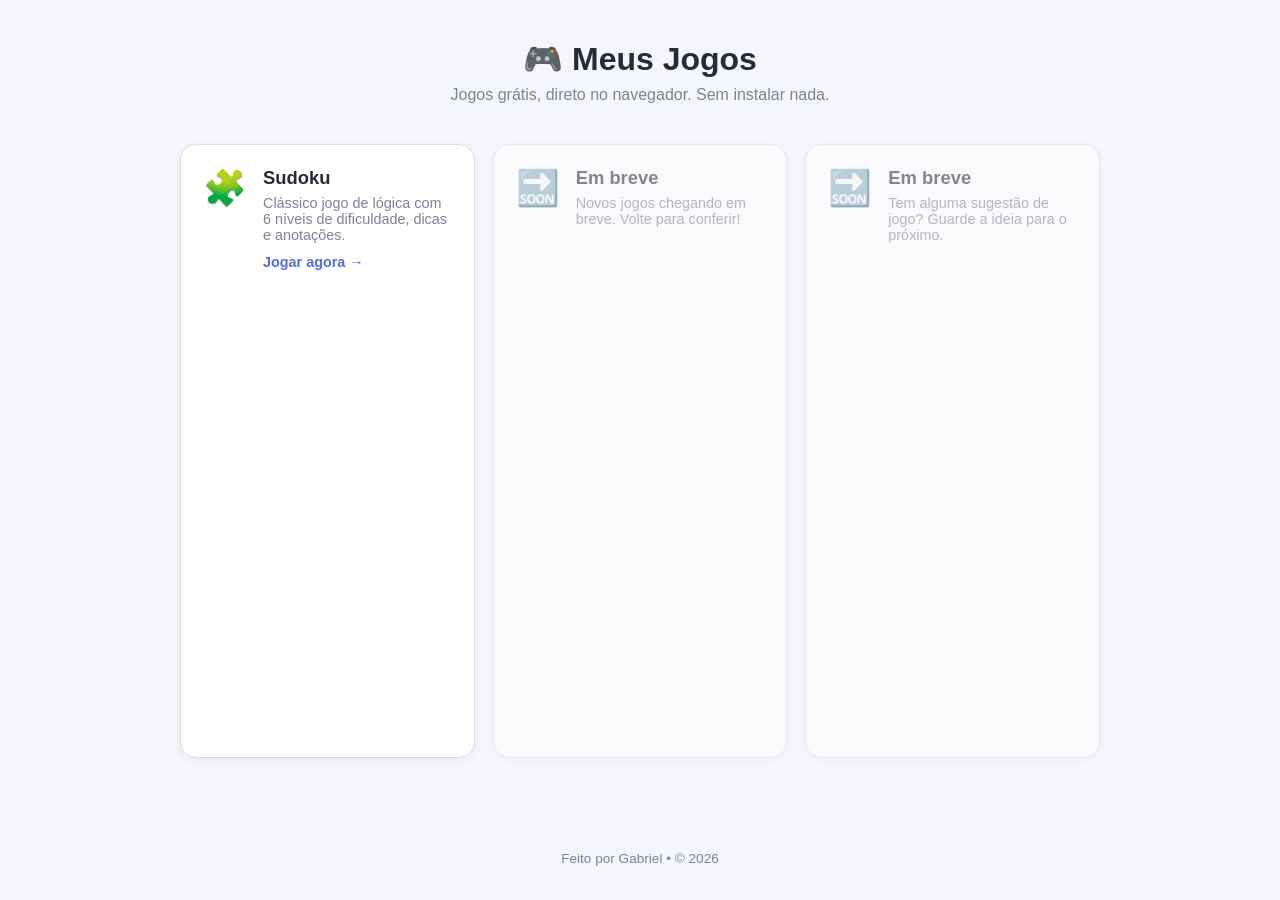
==== index.html @ 5eeb5d64 "Add files via upload" ====
<!DOCTYPE html>
<html lang="pt-BR">
<head>
<meta charset="UTF-8" />
<meta name="viewport" content="width=device-width, initial-scale=1.0" />
<title>Meus Jogos</title>
<meta name="description" content="Um site com vários jogos gratuitos para jogar direto no navegador." />
<link rel="icon" href="data:image/svg+xml,<svg xmlns=%22http://www.w3.org/2000/svg%22 viewBox=%220 0 100 100%22><text y=%22.9em%22 font-size=%2290%22>🎮</text></svg>" />
<link rel="stylesheet" href="assets/main.css" />
</head>
<body>
<header class="hub-header">
  <h1>🎮 Meus Jogos</h1>
  <p>Jogos grátis, direto no navegador. Sem instalar nada.</p>
</header>

<!-- Reserve de anúncio (topo) — ver README para ativar o Google AdSense -->
<div class="ad-slot ad-slot-top" aria-hidden="true"><!-- AD_SLOT_TOP --></div>

<main class="hub-grid">
  <a class="game-card" href="games/sudoku/index.html">
    <div class="game-card-icon">🧩</div>
    <div class="game-card-body">
      <h2>Sudoku</h2>
      <p>Clássico jogo de lógica com 6 níveis de dificuldade, dicas e anotações.</p>
      <span class="play-tag">Jogar agora →</span>
    </div>
  </a>

  <div class="game-card disabled">
    <div class="game-card-icon">🔜</div>
    <div class="game-card-body">
      <h2>Em breve</h2>
      <p>Novos jogos chegando em breve. Volte para conferir!</p>
    </div>
  </div>

  <div class="game-card disabled">
    <div class="game-card-icon">🔜</div>
    <div class="game-card-body">
      <h2>Em breve</h2>
      <p>Tem alguma sugestão de jogo? Guarde a ideia para o próximo.</p>
    </div>
  </div>
</main>

<!-- Reserve de anúncio (rodapé) -->
<div class="ad-slot ad-slot-bottom" aria-hidden="true"><!-- AD_SLOT_BOTTOM --></div>

<footer class="hub-footer">
  <p>Feito por Gabriel • &copy; <span id="year"></span></p>
</footer>

<script>
  document.getElementById("year").textContent = new Date().getFullYear();
</script>
</body>
</html>
---- assets/main.css ----
:root {
  --blue: #4f6fe0;
  --blue-dark: #3a56c4;
  --bg: #f4f6fb;
  --card: #ffffff;
  --text: #262b36;
  --text-soft: #7c8394;
  --line-soft: #d7dce6;
}

* { box-sizing: border-box; }

body {
  margin: 0;
  font-family: "Segoe UI", Roboto, "Helvetica Neue", Arial, sans-serif;
  background: var(--bg);
  color: var(--text);
  min-height: 100vh;
  display: flex;
  flex-direction: column;
}

.hub-header {
  text-align: center;
  padding: 40px 20px 20px;
}
.hub-header h1 { margin: 0 0 8px; font-size: 2rem; }
.hub-header p { margin: 0; color: var(--text-soft); }

.ad-slot { max-width: 728px; margin: 16px auto; }
.ad-slot:empty { display: none; }

.hub-grid {
  flex: 1;
  max-width: 960px;
  margin: 20px auto;
  padding: 0 20px 40px;
  display: grid;
  grid-template-columns: repeat(auto-fill, minmax(260px, 1fr));
  gap: 18px;
  width: 100%;
}

.game-card {
  background: var(--card);
  border-radius: 16px;
  padding: 22px;
  text-decoration: none;
  color: inherit;
  display: flex;
  gap: 16px;
  align-items: flex-start;
  box-shadow: 0 2px 10px rgba(30, 40, 70, 0.06);
  transition: transform 0.15s ease, box-shadow 0.15s ease;
  border: 1px solid var(--line-soft);
}

.game-card:not(.disabled):hover {
  transform: translateY(-3px);
  box-shadow: 0 10px 24px rgba(30, 40, 70, 0.12);
}

.game-card.disabled {
  opacity: 0.55;
  cursor: default;
}

.game-card-icon { font-size: 2.2rem; }
.game-card-body h2 { margin: 0 0 6px; font-size: 1.15rem; }
.game-card-body p { margin: 0 0 10px; color: var(--text-soft); font-size: 0.9rem; }

.play-tag {
  color: var(--blue);
  font-weight: 700;
  font-size: 0.9rem;
}

.hub-footer {
  text-align: center;
  padding: 20px;
  color: var(--text-soft);
  font-size: 0.85rem;
}
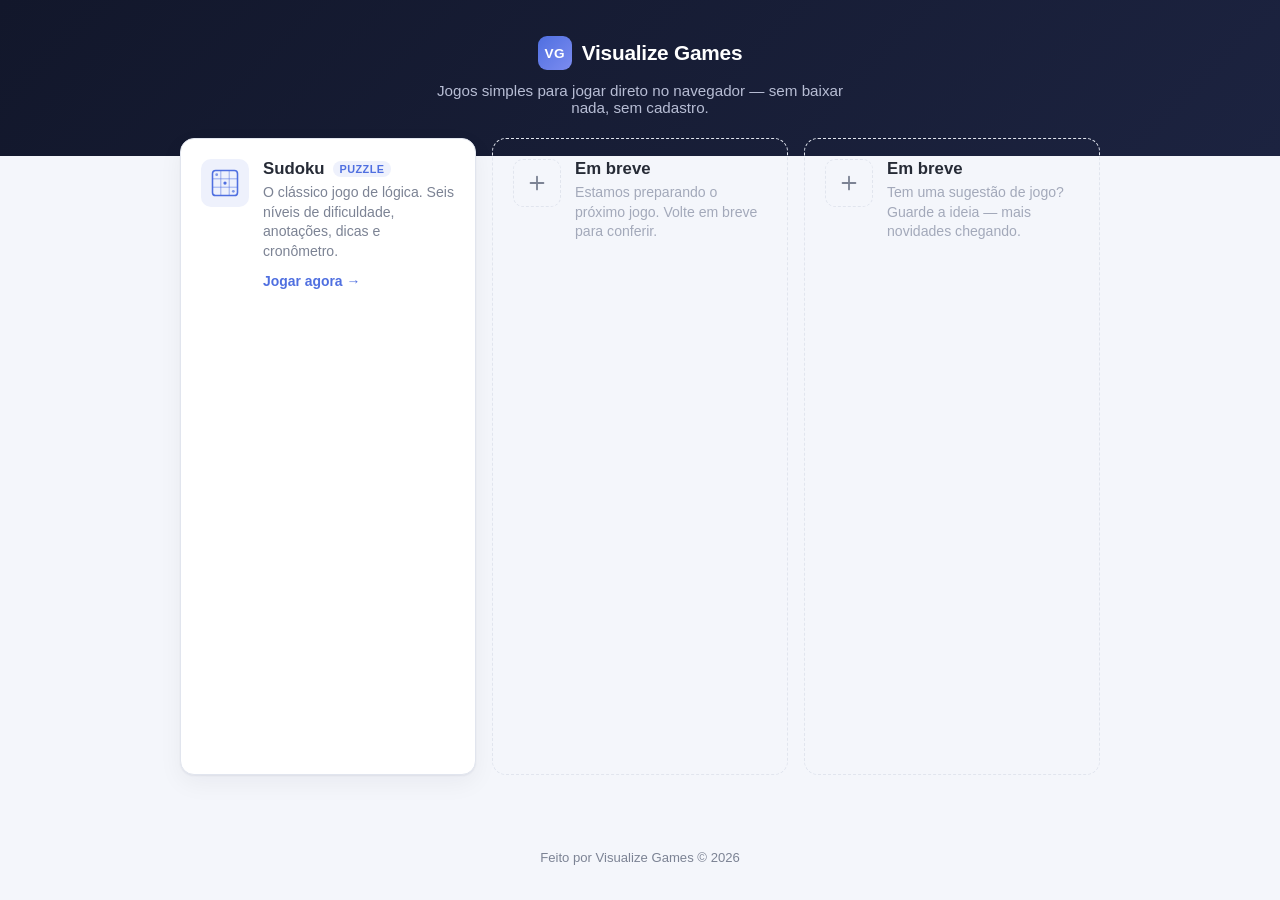
==== commit 4957e6ea: "Add files via upload" ====
--- a/index.html
+++ b/index.html
@@ -3,15 +3,18 @@
 <head>
 <meta charset="UTF-8" />
 <meta name="viewport" content="width=device-width, initial-scale=1.0" />
-<title>Meus Jogos</title>
-<meta name="description" content="Um site com vários jogos gratuitos para jogar direto no navegador." />
-<link rel="icon" href="data:image/svg+xml,<svg xmlns=%22http://www.w3.org/2000/svg%22 viewBox=%220 0 100 100%22><text y=%22.9em%22 font-size=%2290%22>🎮</text></svg>" />
+<title>Visualize Games</title>
+<meta name="description" content="Visualize Games — jogos gratuitos para jogar direto no navegador, sem instalar nada." />
+<link rel="icon" href="data:image/svg+xml,<svg xmlns=%22http://www.w3.org/2000/svg%22 viewBox=%220 0 32 32%22><rect width=%2232%22 height=%2232%22 rx=%228%22 fill=%22%234f6fe0%22/><text x=%2216%22 y=%2222%22 font-family=%22Arial%22 font-weight=%22700%22 font-size=%2214%22 fill=%22white%22 text-anchor=%22middle%22>VG</text></svg>" />
 <link rel="stylesheet" href="assets/main.css" />
 </head>
 <body>
 <header class="hub-header">
-  <h1>🎮 Meus Jogos</h1>
-  <p>Jogos grátis, direto no navegador. Sem instalar nada.</p>
+  <div class="brand">
+    <span class="brand-mark">VG</span>
+    <span class="brand-name">Visualize Games</span>
+  </div>
+  <p class="hub-tagline">Jogos simples para jogar direto no navegador — sem baixar nada, sem cadastro.</p>
 </header>
 
 <!-- Reserve de anúncio (topo) — ver README para ativar o Google AdSense -->
@@ -19,27 +22,50 @@
 
 <main class="hub-grid">
   <a class="game-card" href="games/sudoku/index.html">
-    <div class="game-card-icon">🧩</div>
+    <div class="game-thumb">
+      <svg viewBox="0 0 48 48" width="30" height="30" fill="none" xmlns="http://www.w3.org/2000/svg">
+        <rect x="4" y="4" width="40" height="40" rx="5" stroke="currentColor" stroke-width="2.5"/>
+        <path d="M17.3 4v40M30.7 4v40M4 17.3h40M4 30.7h40" stroke="currentColor" stroke-width="1.6" opacity="0.55"/>
+        <circle cx="24" cy="24" r="2.6" fill="currentColor"/>
+        <circle cx="10.7" cy="10.7" r="2.2" fill="currentColor" opacity="0.7"/>
+        <circle cx="37.3" cy="37.3" r="2.2" fill="currentColor" opacity="0.7"/>
+      </svg>
+    </div>
     <div class="game-card-body">
-      <h2>Sudoku</h2>
-      <p>Clássico jogo de lógica com 6 níveis de dificuldade, dicas e anotações.</p>
-      <span class="play-tag">Jogar agora →</span>
+      <div class="game-card-heading">
+        <h2>Sudoku</h2>
+        <span class="game-tag">Puzzle</span>
+      </div>
+      <p>O clássico jogo de lógica. Seis níveis de dificuldade, anotações, dicas e cronômetro.</p>
+      <span class="play-tag">Jogar agora <span aria-hidden="true">→</span></span>
     </div>
   </a>
 
-  <div class="game-card disabled">
-    <div class="game-card-icon">🔜</div>
+  <div class="game-card placeholder" aria-disabled="true">
+    <div class="game-thumb muted">
+      <svg viewBox="0 0 24 24" width="22" height="22" fill="none" xmlns="http://www.w3.org/2000/svg">
+        <path d="M12 5v14M5 12h14" stroke="currentColor" stroke-width="2" stroke-linecap="round"/>
+      </svg>
+    </div>
     <div class="game-card-body">
-      <h2>Em breve</h2>
-      <p>Novos jogos chegando em breve. Volte para conferir!</p>
+      <div class="game-card-heading">
+        <h2>Em breve</h2>
+      </div>
+      <p>Estamos preparando o próximo jogo. Volte em breve para conferir.</p>
     </div>
   </div>
 
-  <div class="game-card disabled">
-    <div class="game-card-icon">🔜</div>
+  <div class="game-card placeholder" aria-disabled="true">
+    <div class="game-thumb muted">
+      <svg viewBox="0 0 24 24" width="22" height="22" fill="none" xmlns="http://www.w3.org/2000/svg">
+        <path d="M12 5v14M5 12h14" stroke="currentColor" stroke-width="2" stroke-linecap="round"/>
+      </svg>
+    </div>
     <div class="game-card-body">
-      <h2>Em breve</h2>
-      <p>Tem alguma sugestão de jogo? Guarde a ideia para o próximo.</p>
+      <div class="game-card-heading">
+        <h2>Em breve</h2>
+      </div>
+      <p>Tem uma sugestão de jogo? Guarde a ideia — mais novidades chegando.</p>
     </div>
   </div>
 </main>
@@ -48,7 +74,7 @@
 <div class="ad-slot ad-slot-bottom" aria-hidden="true"><!-- AD_SLOT_BOTTOM --></div>
 
 <footer class="hub-footer">
-  <p>Feito por Gabriel • &copy; <span id="year"></span></p>
+  <p>Feito por Visualize Games &copy; <span id="year"></span></p>
 </footer>
 
 <script>
--- a/assets/main.css
+++ b/assets/main.css
@@ -1,11 +1,13 @@
 :root {
-  --blue: #4f6fe0;
-  --blue-dark: #3a56c4;
+  --navy: #12172b;
+  --navy-soft: #1c2340;
+  --accent: #4f6fe0;
+  --accent-2: #7c8cf0;
   --bg: #f4f6fb;
   --card: #ffffff;
   --text: #262b36;
   --text-soft: #7c8394;
-  --line-soft: #d7dce6;
+  --line-soft: #e1e5ee;
 }
 
 * { box-sizing: border-box; }
@@ -20,64 +22,159 @@
   flex-direction: column;
 }
 
+/* ---------- Header ---------- */
+
 .hub-header {
+  background: linear-gradient(135deg, var(--navy) 0%, var(--navy-soft) 100%);
+  color: #fff;
+  padding: 36px 20px 40px;
   text-align: center;
-  padding: 40px 20px 20px;
 }
-.hub-header h1 { margin: 0 0 8px; font-size: 2rem; }
-.hub-header p { margin: 0; color: var(--text-soft); }
+
+.brand {
+  display: inline-flex;
+  align-items: center;
+  gap: 10px;
+  margin-bottom: 12px;
+}
+
+.brand-mark {
+  width: 34px;
+  height: 34px;
+  border-radius: 9px;
+  background: linear-gradient(135deg, var(--accent) 0%, var(--accent-2) 100%);
+  display: flex;
+  align-items: center;
+  justify-content: center;
+  font-weight: 800;
+  font-size: 0.85rem;
+  letter-spacing: 0.02em;
+  color: #fff;
+}
+
+.brand-name {
+  font-size: 1.3rem;
+  font-weight: 700;
+  letter-spacing: -0.01em;
+}
+
+.hub-tagline {
+  margin: 0;
+  color: #b7bdd4;
+  font-size: 0.95rem;
+  max-width: 420px;
+  margin-inline: auto;
+}
+
+/* ---------- Ad slots ---------- */
 
 .ad-slot { max-width: 728px; margin: 16px auto; }
 .ad-slot:empty { display: none; }
 
+/* ---------- Game grid ---------- */
+
 .hub-grid {
   flex: 1;
   max-width: 960px;
-  margin: 20px auto;
+  margin: -18px auto 0;
   padding: 0 20px 40px;
   display: grid;
   grid-template-columns: repeat(auto-fill, minmax(260px, 1fr));
-  gap: 18px;
+  gap: 16px;
   width: 100%;
+  position: relative;
+  z-index: 1;
 }
 
 .game-card {
   background: var(--card);
-  border-radius: 16px;
-  padding: 22px;
+  border-radius: 14px;
+  padding: 20px;
   text-decoration: none;
   color: inherit;
   display: flex;
-  gap: 16px;
+  gap: 14px;
   align-items: flex-start;
-  box-shadow: 0 2px 10px rgba(30, 40, 70, 0.06);
-  transition: transform 0.15s ease, box-shadow 0.15s ease;
+  box-shadow: 0 1px 2px rgba(18, 23, 43, 0.06), 0 8px 24px rgba(18, 23, 43, 0.05);
+  transition: transform 0.15s ease, box-shadow 0.15s ease, border-color 0.15s ease;
   border: 1px solid var(--line-soft);
 }
 
-.game-card:not(.disabled):hover {
-  transform: translateY(-3px);
-  box-shadow: 0 10px 24px rgba(30, 40, 70, 0.12);
+.game-card:not(.placeholder):hover {
+  transform: translateY(-2px);
+  box-shadow: 0 4px 8px rgba(18, 23, 43, 0.06), 0 14px 30px rgba(18, 23, 43, 0.1);
+  border-color: #c9d2ee;
 }
 
-.game-card.disabled {
-  opacity: 0.55;
+.game-card.placeholder {
+  border-style: dashed;
+  box-shadow: none;
+  background: transparent;
   cursor: default;
 }
 
-.game-card-icon { font-size: 2.2rem; }
-.game-card-body h2 { margin: 0 0 6px; font-size: 1.15rem; }
-.game-card-body p { margin: 0 0 10px; color: var(--text-soft); font-size: 0.9rem; }
+.game-thumb {
+  width: 48px;
+  height: 48px;
+  border-radius: 10px;
+  background: #eef1fc;
+  color: var(--accent);
+  display: flex;
+  align-items: center;
+  justify-content: center;
+  flex-shrink: 0;
+}
+
+.game-thumb.muted {
+  background: transparent;
+  border: 1.5px dashed var(--line-soft);
+  color: var(--text-soft);
+}
+
+.game-card-heading {
+  display: flex;
+  align-items: center;
+  gap: 8px;
+  margin-bottom: 4px;
+}
+
+.game-card-body h2 {
+  margin: 0;
+  font-size: 1.05rem;
+  font-weight: 700;
+}
+
+.game-tag {
+  font-size: 0.68rem;
+  font-weight: 700;
+  text-transform: uppercase;
+  letter-spacing: 0.04em;
+  color: var(--accent);
+  background: #eef1fc;
+  padding: 2px 7px;
+  border-radius: 999px;
+}
+
+.game-card-body p {
+  margin: 0 0 10px;
+  color: var(--text-soft);
+  font-size: 0.88rem;
+  line-height: 1.4;
+}
+
+.placeholder .game-card-body p { color: #a3a9ba; }
 
 .play-tag {
-  color: var(--blue);
+  color: var(--accent);
   font-weight: 700;
-  font-size: 0.9rem;
+  font-size: 0.87rem;
 }
+
+/* ---------- Footer ---------- */
 
 .hub-footer {
   text-align: center;
-  padding: 20px;
+  padding: 22px 20px;
   color: var(--text-soft);
-  font-size: 0.85rem;
+  font-size: 0.82rem;
 }
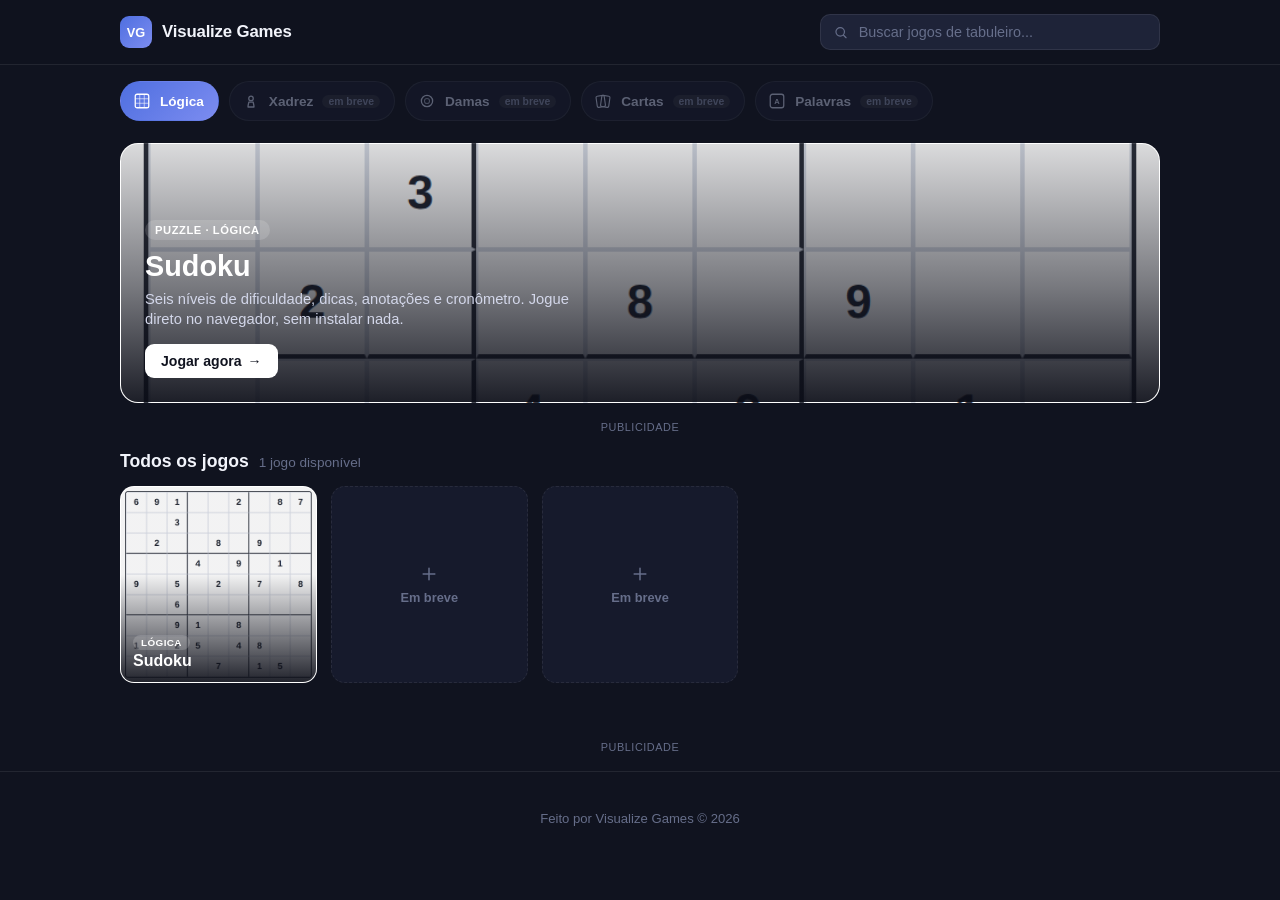
==== commit 9eade1a5: "Add files via upload" ====
--- a/index.html
+++ b/index.html
@@ -3,82 +3,150 @@
 <head>
 <meta charset="UTF-8" />
 <meta name="viewport" content="width=device-width, initial-scale=1.0" />
-<title>Visualize Games</title>
-<meta name="description" content="Visualize Games — jogos gratuitos para jogar direto no navegador, sem instalar nada." />
+<title>Visualize Games — Jogos de tabuleiro grátis</title>
+<meta name="description" content="Visualize Games — jogos de tabuleiro gratuitos para jogar direto no navegador, sem instalar nada." />
 <link rel="icon" href="data:image/svg+xml,<svg xmlns=%22http://www.w3.org/2000/svg%22 viewBox=%220 0 32 32%22><rect width=%2232%22 height=%2232%22 rx=%228%22 fill=%22%234f6fe0%22/><text x=%2216%22 y=%2222%22 font-family=%22Arial%22 font-weight=%22700%22 font-size=%2214%22 fill=%22white%22 text-anchor=%22middle%22>VG</text></svg>" />
 <link rel="stylesheet" href="assets/main.css" />
 </head>
 <body>
-<header class="hub-header">
-  <div class="brand">
-    <span class="brand-mark">VG</span>
-    <span class="brand-name">Visualize Games</span>
+
+<header class="site-header">
+  <div class="header-inner">
+    <a class="brand" href="index.html">
+      <span class="brand-mark">VG</span>
+      <span class="brand-name">Visualize Games</span>
+    </a>
+    <label class="search-wrap">
+      <svg viewBox="0 0 24 24" width="17" height="17" fill="none" xmlns="http://www.w3.org/2000/svg">
+        <circle cx="11" cy="11" r="6.5" stroke="currentColor" stroke-width="1.8"/>
+        <path d="m20 20-3.8-3.8" stroke="currentColor" stroke-width="1.8" stroke-linecap="round"/>
+      </svg>
+      <input id="search-input" type="search" placeholder="Buscar jogos de tabuleiro..." autocomplete="off" />
+    </label>
   </div>
-  <p class="hub-tagline">Jogos simples para jogar direto no navegador — sem baixar nada, sem cadastro.</p>
 </header>
 
-<!-- Reserve de anúncio (topo) — ver README para ativar o Google AdSense -->
-<div class="ad-slot ad-slot-top" aria-hidden="true"><!-- AD_SLOT_TOP --></div>
+<nav class="category-row" aria-label="Categorias">
+  <button class="chip active" data-category="logica" type="button">
+    <span class="chip-icon">
+      <svg viewBox="0 0 24 24" width="18" height="18" fill="none" xmlns="http://www.w3.org/2000/svg">
+        <rect x="3" y="3" width="18" height="18" rx="2.5" stroke="currentColor" stroke-width="1.7"/>
+        <path d="M9 3v18M15 3v18M3 9h18M3 15h18" stroke="currentColor" stroke-width="1.3" opacity="0.6"/>
+      </svg>
+    </span>
+    <span>Lógica</span>
+  </button>
 
-<main class="hub-grid">
-  <a class="game-card" href="games/sudoku/index.html">
-    <div class="game-thumb">
-      <svg viewBox="0 0 48 48" width="30" height="30" fill="none" xmlns="http://www.w3.org/2000/svg">
-        <rect x="4" y="4" width="40" height="40" rx="5" stroke="currentColor" stroke-width="2.5"/>
-        <path d="M17.3 4v40M30.7 4v40M4 17.3h40M4 30.7h40" stroke="currentColor" stroke-width="1.6" opacity="0.55"/>
-        <circle cx="24" cy="24" r="2.6" fill="currentColor"/>
-        <circle cx="10.7" cy="10.7" r="2.2" fill="currentColor" opacity="0.7"/>
-        <circle cx="37.3" cy="37.3" r="2.2" fill="currentColor" opacity="0.7"/>
+  <span class="chip disabled" title="Em breve">
+    <span class="chip-icon">
+      <svg viewBox="0 0 24 24" width="18" height="18" fill="none" xmlns="http://www.w3.org/2000/svg">
+        <circle cx="12" cy="8.5" r="3" stroke="currentColor" stroke-width="1.7"/>
+        <path d="M9 20h6M8 20c0-3 1-5 1-6.5h6c0 1.5 1 3.5 1 6.5" stroke="currentColor" stroke-width="1.7" stroke-linecap="round" stroke-linejoin="round"/>
       </svg>
-    </div>
-    <div class="game-card-body">
-      <div class="game-card-heading">
-        <h2>Sudoku</h2>
-        <span class="game-tag">Puzzle</span>
+    </span>
+    <span>Xadrez</span>
+    <em>em breve</em>
+  </span>
+
+  <span class="chip disabled" title="Em breve">
+    <span class="chip-icon">
+      <svg viewBox="0 0 24 24" width="18" height="18" fill="none" xmlns="http://www.w3.org/2000/svg">
+        <circle cx="12" cy="12" r="7.5" stroke="currentColor" stroke-width="1.7"/>
+        <circle cx="12" cy="12" r="3.4" stroke="currentColor" stroke-width="1.4" opacity="0.7"/>
+      </svg>
+    </span>
+    <span>Damas</span>
+    <em>em breve</em>
+  </span>
+
+  <span class="chip disabled" title="Em breve">
+    <span class="chip-icon">
+      <svg viewBox="0 0 24 24" width="18" height="18" fill="none" xmlns="http://www.w3.org/2000/svg">
+        <rect x="3.5" y="5" width="11" height="15" rx="1.8" transform="rotate(-8 9 12.5)" stroke="currentColor" stroke-width="1.5"/>
+        <rect x="9.5" y="5" width="11" height="15" rx="1.8" transform="rotate(8 15 12.5)" stroke="currentColor" stroke-width="1.5"/>
+      </svg>
+    </span>
+    <span>Cartas</span>
+    <em>em breve</em>
+  </span>
+
+  <span class="chip disabled" title="Em breve">
+    <span class="chip-icon">
+      <svg viewBox="0 0 24 24" width="18" height="18" fill="none" xmlns="http://www.w3.org/2000/svg">
+        <rect x="3" y="3" width="18" height="18" rx="3" stroke="currentColor" stroke-width="1.7"/>
+        <text x="12" y="16.5" font-family="Arial" font-weight="700" font-size="10" fill="currentColor" text-anchor="middle">A</text>
+      </svg>
+    </span>
+    <span>Palavras</span>
+    <em>em breve</em>
+  </span>
+</nav>
+
+<main>
+  <section class="hero">
+    <a class="hero-card" href="games/sudoku/index.html" style="background-image:url('assets/images/sudoku-board.png')">
+      <div class="hero-overlay">
+        <span class="hero-tag">Puzzle · Lógica</span>
+        <h1>Sudoku</h1>
+        <p>Seis níveis de dificuldade, dicas, anotações e cronômetro. Jogue direto no navegador, sem instalar nada.</p>
+        <span class="hero-cta">Jogar agora <span aria-hidden="true">→</span></span>
       </div>
-      <p>O clássico jogo de lógica. Seis níveis de dificuldade, anotações, dicas e cronômetro.</p>
-      <span class="play-tag">Jogar agora <span aria-hidden="true">→</span></span>
-    </div>
-  </a>
+    </a>
+  </section>
 
-  <div class="game-card placeholder" aria-disabled="true">
-    <div class="game-thumb muted">
-      <svg viewBox="0 0 24 24" width="22" height="22" fill="none" xmlns="http://www.w3.org/2000/svg">
-        <path d="M12 5v14M5 12h14" stroke="currentColor" stroke-width="2" stroke-linecap="round"/>
-      </svg>
-    </div>
-    <div class="game-card-body">
-      <div class="game-card-heading">
-        <h2>Em breve</h2>
-      </div>
-      <p>Estamos preparando o próximo jogo. Volte em breve para conferir.</p>
-    </div>
+  <div class="ad-slot ad-slot-top" aria-hidden="true">
+    <span class="ad-label">Publicidade</span>
+    <!-- AD_SLOT_TOP — ver README para ativar o Google AdSense -->
   </div>
 
-  <div class="game-card placeholder" aria-disabled="true">
-    <div class="game-thumb muted">
-      <svg viewBox="0 0 24 24" width="22" height="22" fill="none" xmlns="http://www.w3.org/2000/svg">
-        <path d="M12 5v14M5 12h14" stroke="currentColor" stroke-width="2" stroke-linecap="round"/>
-      </svg>
+  <section class="game-section">
+    <div class="section-heading">
+      <h2>Todos os jogos</h2>
+      <span class="section-count" id="game-count"></span>
     </div>
-    <div class="game-card-body">
-      <div class="game-card-heading">
-        <h2>Em breve</h2>
+
+    <div class="game-grid" id="game-grid">
+      <a class="game-card" data-name="sudoku" data-category="logica" href="games/sudoku/index.html" style="background-image:url('assets/images/sudoku-board.png')">
+        <div class="game-card-overlay">
+          <span class="game-tag">Lógica</span>
+          <h3>Sudoku</h3>
+        </div>
+      </a>
+
+      <div class="game-card placeholder">
+        <div class="placeholder-inner">
+          <svg viewBox="0 0 24 24" width="20" height="20" fill="none" xmlns="http://www.w3.org/2000/svg">
+            <path d="M12 5v14M5 12h14" stroke="currentColor" stroke-width="1.8" stroke-linecap="round"/>
+          </svg>
+          <span>Em breve</span>
+        </div>
       </div>
-      <p>Tem uma sugestão de jogo? Guarde a ideia — mais novidades chegando.</p>
+
+      <div class="game-card placeholder">
+        <div class="placeholder-inner">
+          <svg viewBox="0 0 24 24" width="20" height="20" fill="none" xmlns="http://www.w3.org/2000/svg">
+            <path d="M12 5v14M5 12h14" stroke="currentColor" stroke-width="1.8" stroke-linecap="round"/>
+          </svg>
+          <span>Em breve</span>
+        </div>
+      </div>
     </div>
-  </div>
+
+    <p class="empty-state" id="empty-state" hidden>
+      Nenhum jogo encontrado. Já temos <strong>Sudoku</strong> disponível — mais jogos de tabuleiro chegando em breve.
+    </p>
+  </section>
 </main>
 
-<!-- Reserve de anúncio (rodapé) -->
-<div class="ad-slot ad-slot-bottom" aria-hidden="true"><!-- AD_SLOT_BOTTOM --></div>
+<div class="ad-slot ad-slot-bottom" aria-hidden="true">
+  <span class="ad-label">Publicidade</span>
+  <!-- AD_SLOT_BOTTOM -->
+</div>
 
 <footer class="hub-footer">
   <p>Feito por Visualize Games &copy; <span id="year"></span></p>
 </footer>
 
-<script>
-  document.getElementById("year").textContent = new Date().getFullYear();
-</script>
+<script src="assets/main.js"></script>
 </body>
 </html>
--- a/assets/main.css
+++ b/assets/main.css
@@ -1,13 +1,13 @@
 :root {
-  --navy: #12172b;
-  --navy-soft: #1c2340;
+  --bg: #10131f;
+  --surface: #161a2c;
+  --surface-2: #1e2338;
+  --border: rgba(255, 255, 255, 0.08);
   --accent: #4f6fe0;
   --accent-2: #7c8cf0;
-  --bg: #f4f6fb;
-  --card: #ffffff;
-  --text: #262b36;
-  --text-soft: #7c8394;
-  --line-soft: #e1e5ee;
+  --text: #f2f4fb;
+  --text-soft: #9aa1ba;
+  --text-mute: #666e8a;
 }
 
 * { box-sizing: border-box; }
@@ -18,163 +18,325 @@
   background: var(--bg);
   color: var(--text);
   min-height: 100vh;
-  display: flex;
-  flex-direction: column;
-}
+}
+
+a { color: inherit; }
 
 /* ---------- Header ---------- */
 
-.hub-header {
-  background: linear-gradient(135deg, var(--navy) 0%, var(--navy-soft) 100%);
-  color: #fff;
-  padding: 36px 20px 40px;
-  text-align: center;
+.site-header {
+  position: sticky;
+  top: 0;
+  z-index: 20;
+  background: rgba(16, 19, 31, 0.92);
+  backdrop-filter: blur(10px);
+  border-bottom: 1px solid var(--border);
+}
+
+.header-inner {
+  max-width: 1080px;
+  margin: 0 auto;
+  padding: 14px 20px;
+  display: flex;
+  align-items: center;
+  justify-content: space-between;
+  gap: 20px;
 }
 
 .brand {
   display: inline-flex;
   align-items: center;
   gap: 10px;
-  margin-bottom: 12px;
+  text-decoration: none;
+  flex-shrink: 0;
 }
 
 .brand-mark {
-  width: 34px;
-  height: 34px;
+  width: 32px;
+  height: 32px;
   border-radius: 9px;
   background: linear-gradient(135deg, var(--accent) 0%, var(--accent-2) 100%);
   display: flex;
   align-items: center;
   justify-content: center;
   font-weight: 800;
-  font-size: 0.85rem;
-  letter-spacing: 0.02em;
+  font-size: 0.8rem;
   color: #fff;
 }
 
 .brand-name {
-  font-size: 1.3rem;
+  font-size: 1.05rem;
   font-weight: 700;
   letter-spacing: -0.01em;
 }
 
-.hub-tagline {
-  margin: 0;
-  color: #b7bdd4;
-  font-size: 0.95rem;
-  max-width: 420px;
-  margin-inline: auto;
+.search-wrap {
+  display: flex;
+  align-items: center;
+  gap: 8px;
+  background: var(--surface-2);
+  border: 1px solid var(--border);
+  border-radius: 10px;
+  padding: 8px 12px;
+  color: var(--text-mute);
+  width: 100%;
+  max-width: 340px;
+}
+.search-wrap:focus-within {
+  border-color: var(--accent);
+  color: var(--accent-2);
+}
+
+.search-wrap input {
+  border: none;
+  background: transparent;
+  outline: none;
+  color: var(--text);
+  font-size: 0.9rem;
+  width: 100%;
+  font-family: inherit;
+}
+.search-wrap input::placeholder { color: var(--text-mute); }
+
+/* ---------- Category chips ---------- */
+
+.category-row {
+  max-width: 1080px;
+  margin: 0 auto;
+  padding: 16px 20px 4px;
+  display: flex;
+  gap: 10px;
+  overflow-x: auto;
+  scrollbar-width: none;
+}
+.category-row::-webkit-scrollbar { display: none; }
+
+.chip {
+  display: inline-flex;
+  align-items: center;
+  gap: 7px;
+  padding: 8px 14px 8px 10px;
+  border-radius: 999px;
+  background: var(--surface);
+  border: 1px solid var(--border);
+  color: var(--text-soft);
+  font-size: 0.85rem;
+  font-weight: 600;
+  white-space: nowrap;
+  flex-shrink: 0;
+  cursor: pointer;
+  font-family: inherit;
+}
+
+.chip.active {
+  background: linear-gradient(135deg, var(--accent) 0%, var(--accent-2) 100%);
+  color: #fff;
+  border-color: transparent;
+}
+
+.chip.disabled {
+  cursor: default;
+  opacity: 0.55;
+}
+
+.chip .chip-icon {
+  width: 22px;
+  height: 22px;
+  display: flex;
+  align-items: center;
+  justify-content: center;
+}
+
+.chip em {
+  font-style: normal;
+  font-size: 0.65rem;
+  color: var(--text-mute);
+  background: rgba(255, 255, 255, 0.06);
+  padding: 1px 6px;
+  border-radius: 999px;
+  margin-left: 2px;
+}
+
+/* ---------- Hero ---------- */
+
+main {
+  max-width: 1080px;
+  margin: 0 auto;
+  padding: 0 20px;
+}
+
+.hero { margin: 18px 0; }
+
+.hero-card {
+  position: relative;
+  display: block;
+  border-radius: 18px;
+  overflow: hidden;
+  min-height: 260px;
+  background-size: cover;
+  background-position: center 18%;
+  background-color: var(--surface);
+  text-decoration: none;
+  border: 1px solid var(--border);
+}
+
+.hero-overlay {
+  position: absolute;
+  inset: 0;
+  background: linear-gradient(0deg, rgba(10, 12, 22, 0.92) 0%, rgba(10, 12, 22, 0.55) 45%, rgba(10, 12, 22, 0.15) 100%);
+  display: flex;
+  flex-direction: column;
+  justify-content: flex-end;
+  padding: 24px;
+  color: #fff;
+}
+
+.hero-tag {
+  align-self: flex-start;
+  font-size: 0.7rem;
+  font-weight: 700;
+  text-transform: uppercase;
+  letter-spacing: 0.05em;
+  background: rgba(255, 255, 255, 0.14);
+  padding: 4px 10px;
+  border-radius: 999px;
+  margin-bottom: 10px;
+}
+
+.hero-overlay h1 { margin: 0 0 6px; font-size: 1.8rem; }
+.hero-overlay p { margin: 0 0 14px; color: #d3d7ea; max-width: 460px; font-size: 0.92rem; line-height: 1.4; }
+
+.hero-cta {
+  display: inline-flex;
+  align-items: center;
+  gap: 6px;
+  background: #fff;
+  color: var(--bg);
+  font-weight: 700;
+  font-size: 0.88rem;
+  padding: 9px 16px;
+  border-radius: 9px;
+  width: fit-content;
 }
 
 /* ---------- Ad slots ---------- */
 
-.ad-slot { max-width: 728px; margin: 16px auto; }
-.ad-slot:empty { display: none; }
+.ad-slot {
+  max-width: 1080px;
+  margin: 18px auto;
+  text-align: center;
+}
+.ad-label {
+  display: block;
+  font-size: 0.68rem;
+  color: var(--text-mute);
+  text-transform: uppercase;
+  letter-spacing: 0.05em;
+  margin-bottom: 6px;
+}
 
 /* ---------- Game grid ---------- */
 
-.hub-grid {
-  flex: 1;
-  max-width: 960px;
-  margin: -18px auto 0;
-  padding: 0 20px 40px;
+.game-section { padding-bottom: 40px; }
+
+.section-heading {
+  display: flex;
+  align-items: baseline;
+  gap: 10px;
+  margin: 8px 0 14px;
+}
+.section-heading h2 { margin: 0; font-size: 1.1rem; }
+.section-count { color: var(--text-mute); font-size: 0.85rem; }
+
+.game-grid {
   display: grid;
-  grid-template-columns: repeat(auto-fill, minmax(260px, 1fr));
-  gap: 16px;
-  width: 100%;
+  grid-template-columns: repeat(auto-fill, minmax(170px, 1fr));
+  gap: 14px;
+}
+
+.game-card {
   position: relative;
-  z-index: 1;
-}
-
-.game-card {
-  background: var(--card);
+  aspect-ratio: 1 / 1;
   border-radius: 14px;
-  padding: 20px;
+  overflow: hidden;
+  background-size: cover;
+  background-position: center;
+  background-color: var(--surface);
   text-decoration: none;
-  color: inherit;
-  display: flex;
-  gap: 14px;
-  align-items: flex-start;
-  box-shadow: 0 1px 2px rgba(18, 23, 43, 0.06), 0 8px 24px rgba(18, 23, 43, 0.05);
-  transition: transform 0.15s ease, box-shadow 0.15s ease, border-color 0.15s ease;
-  border: 1px solid var(--line-soft);
-}
-
+  border: 1px solid var(--border);
+  transition: transform 0.15s ease, border-color 0.15s ease;
+}
 .game-card:not(.placeholder):hover {
-  transform: translateY(-2px);
-  box-shadow: 0 4px 8px rgba(18, 23, 43, 0.06), 0 14px 30px rgba(18, 23, 43, 0.1);
-  border-color: #c9d2ee;
-}
-
-.game-card.placeholder {
-  border-style: dashed;
-  box-shadow: none;
-  background: transparent;
-  cursor: default;
-}
-
-.game-thumb {
-  width: 48px;
-  height: 48px;
-  border-radius: 10px;
-  background: #eef1fc;
-  color: var(--accent);
-  display: flex;
-  align-items: center;
-  justify-content: center;
-  flex-shrink: 0;
-}
-
-.game-thumb.muted {
-  background: transparent;
-  border: 1.5px dashed var(--line-soft);
-  color: var(--text-soft);
-}
-
-.game-card-heading {
-  display: flex;
-  align-items: center;
-  gap: 8px;
-  margin-bottom: 4px;
-}
-
-.game-card-body h2 {
-  margin: 0;
-  font-size: 1.05rem;
-  font-weight: 700;
-}
+  transform: translateY(-3px);
+  border-color: #3a4270;
+}
+
+.game-card-overlay {
+  position: absolute;
+  inset: 0;
+  background: linear-gradient(0deg, rgba(10, 12, 22, 0.9) 0%, rgba(10, 12, 22, 0.05) 55%);
+  display: flex;
+  flex-direction: column;
+  justify-content: flex-end;
+  padding: 12px;
+  color: #fff;
+}
+.game-card-overlay h3 { margin: 2px 0 0; font-size: 1rem; }
 
 .game-tag {
-  font-size: 0.68rem;
+  align-self: flex-start;
+  font-size: 0.62rem;
   font-weight: 700;
   text-transform: uppercase;
   letter-spacing: 0.04em;
-  color: var(--accent);
-  background: #eef1fc;
-  padding: 2px 7px;
+  background: rgba(255, 255, 255, 0.16);
+  padding: 2px 8px;
   border-radius: 999px;
 }
 
-.game-card-body p {
-  margin: 0 0 10px;
+.game-card.placeholder {
+  border-style: dashed;
+  border-color: var(--border);
+  display: flex;
+  align-items: center;
+  justify-content: center;
+  cursor: default;
+}
+
+.placeholder-inner {
+  display: flex;
+  flex-direction: column;
+  align-items: center;
+  gap: 6px;
+  color: var(--text-mute);
+  font-size: 0.8rem;
+  font-weight: 600;
+}
+
+.empty-state {
+  text-align: center;
   color: var(--text-soft);
-  font-size: 0.88rem;
-  line-height: 1.4;
-}
-
-.placeholder .game-card-body p { color: #a3a9ba; }
-
-.play-tag {
-  color: var(--accent);
-  font-weight: 700;
-  font-size: 0.87rem;
-}
+  background: var(--surface);
+  border: 1px solid var(--border);
+  border-radius: 12px;
+  padding: 24px;
+  font-size: 0.9rem;
+}
+.empty-state strong { color: var(--text); }
 
 /* ---------- Footer ---------- */
 
 .hub-footer {
   text-align: center;
-  padding: 22px 20px;
-  color: var(--text-soft);
+  padding: 26px 20px 34px;
+  color: var(--text-mute);
   font-size: 0.82rem;
-}
+  border-top: 1px solid var(--border);
+  margin-top: 10px;
+}
+
+@media (max-width: 560px) {
+  .header-inner { flex-wrap: wrap; }
+  .brand-name { display: none; }
+  .hero-overlay h1 { font-size: 1.5rem; }
+}
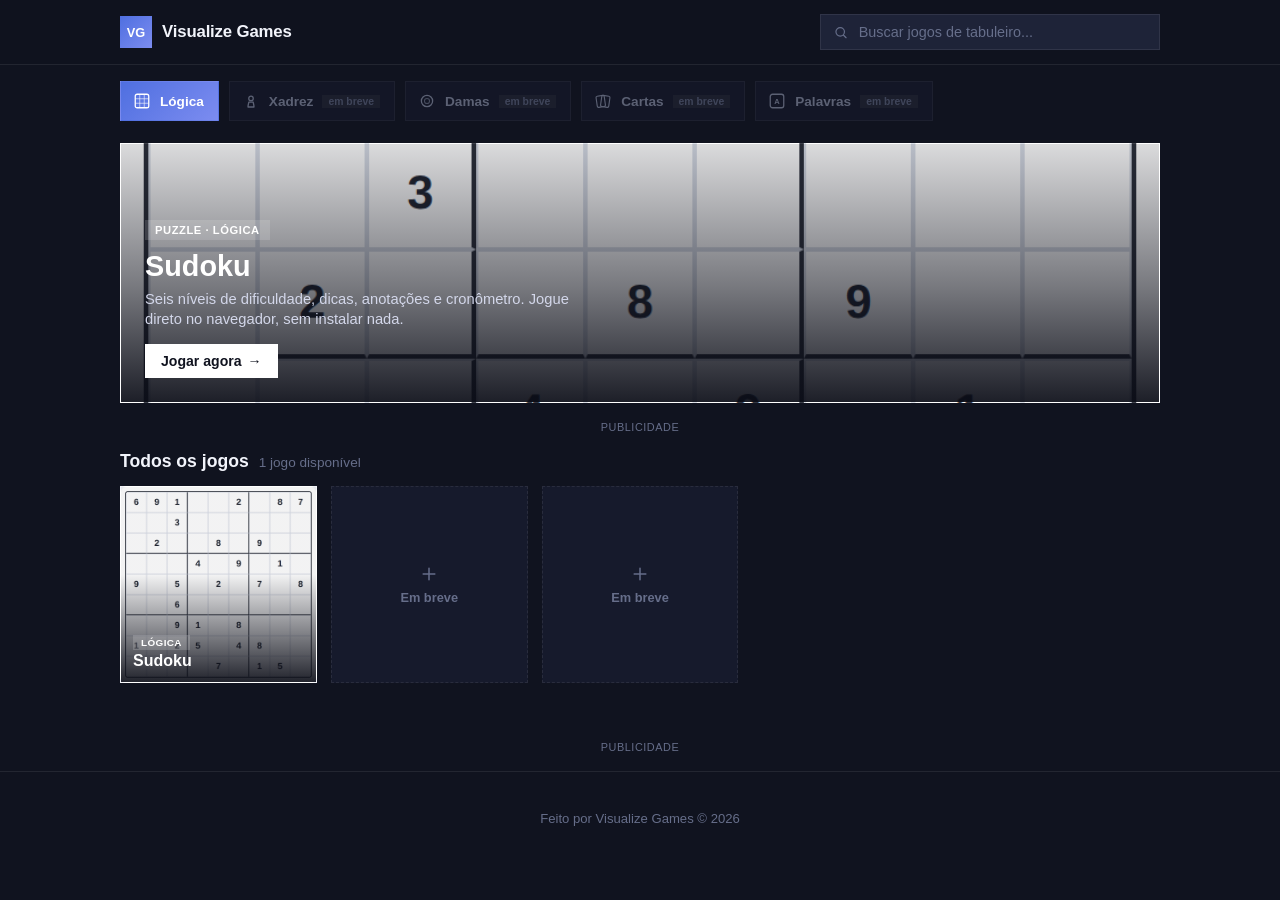
==== commit 0fd9005f: "Add files via upload" ====
--- a/index.html
+++ b/index.html
@@ -5,7 +5,7 @@
 <meta name="viewport" content="width=device-width, initial-scale=1.0" />
 <title>Visualize Games — Jogos de tabuleiro grátis</title>
 <meta name="description" content="Visualize Games — jogos de tabuleiro gratuitos para jogar direto no navegador, sem instalar nada." />
-<link rel="icon" href="data:image/svg+xml,<svg xmlns=%22http://www.w3.org/2000/svg%22 viewBox=%220 0 32 32%22><rect width=%2232%22 height=%2232%22 rx=%228%22 fill=%22%234f6fe0%22/><text x=%2216%22 y=%2222%22 font-family=%22Arial%22 font-weight=%22700%22 font-size=%2214%22 fill=%22white%22 text-anchor=%22middle%22>VG</text></svg>" />
+<link rel="icon" href="data:image/svg+xml,<svg xmlns=%22http://www.w3.org/2000/svg%22 viewBox=%220 0 32 32%22><rect width=%2232%22 height=%2232%22 fill=%22%234f6fe0%22/><text x=%2216%22 y=%2222%22 font-family=%22Arial%22 font-weight=%22700%22 font-size=%2214%22 fill=%22white%22 text-anchor=%22middle%22>VG</text></svg>" />
 <link rel="stylesheet" href="assets/main.css" />
 </head>
 <body>
--- a/assets/main.css
+++ b/assets/main.css
@@ -54,7 +54,7 @@
 .brand-mark {
   width: 32px;
   height: 32px;
-  border-radius: 9px;
+  border-radius: 0;
   background: linear-gradient(135deg, var(--accent) 0%, var(--accent-2) 100%);
   display: flex;
   align-items: center;
@@ -76,7 +76,7 @@
   gap: 8px;
   background: var(--surface-2);
   border: 1px solid var(--border);
-  border-radius: 10px;
+  border-radius: 0;
   padding: 8px 12px;
   color: var(--text-mute);
   width: 100%;
@@ -116,7 +116,7 @@
   align-items: center;
   gap: 7px;
   padding: 8px 14px 8px 10px;
-  border-radius: 999px;
+  border-radius: 0;
   background: var(--surface);
   border: 1px solid var(--border);
   color: var(--text-soft);
@@ -153,7 +153,7 @@
   color: var(--text-mute);
   background: rgba(255, 255, 255, 0.06);
   padding: 1px 6px;
-  border-radius: 999px;
+  border-radius: 0;
   margin-left: 2px;
 }
 
@@ -170,7 +170,7 @@
 .hero-card {
   position: relative;
   display: block;
-  border-radius: 18px;
+  border-radius: 0;
   overflow: hidden;
   min-height: 260px;
   background-size: cover;
@@ -199,7 +199,7 @@
   letter-spacing: 0.05em;
   background: rgba(255, 255, 255, 0.14);
   padding: 4px 10px;
-  border-radius: 999px;
+  border-radius: 0;
   margin-bottom: 10px;
 }
 
@@ -215,7 +215,7 @@
   font-weight: 700;
   font-size: 0.88rem;
   padding: 9px 16px;
-  border-radius: 9px;
+  border-radius: 0;
   width: fit-content;
 }
 
@@ -257,18 +257,17 @@
 .game-card {
   position: relative;
   aspect-ratio: 1 / 1;
-  border-radius: 14px;
+  border-radius: 0;
   overflow: hidden;
   background-size: cover;
   background-position: center;
   background-color: var(--surface);
   text-decoration: none;
   border: 1px solid var(--border);
-  transition: transform 0.15s ease, border-color 0.15s ease;
+  transition: border-color 0.15s ease;
 }
 .game-card:not(.placeholder):hover {
-  transform: translateY(-3px);
-  border-color: #3a4270;
+  border-color: var(--accent);
 }
 
 .game-card-overlay {
@@ -291,7 +290,7 @@
   letter-spacing: 0.04em;
   background: rgba(255, 255, 255, 0.16);
   padding: 2px 8px;
-  border-radius: 999px;
+  border-radius: 0;
 }
 
 .game-card.placeholder {
@@ -318,7 +317,7 @@
   color: var(--text-soft);
   background: var(--surface);
   border: 1px solid var(--border);
-  border-radius: 12px;
+  border-radius: 0;
   padding: 24px;
   font-size: 0.9rem;
 }
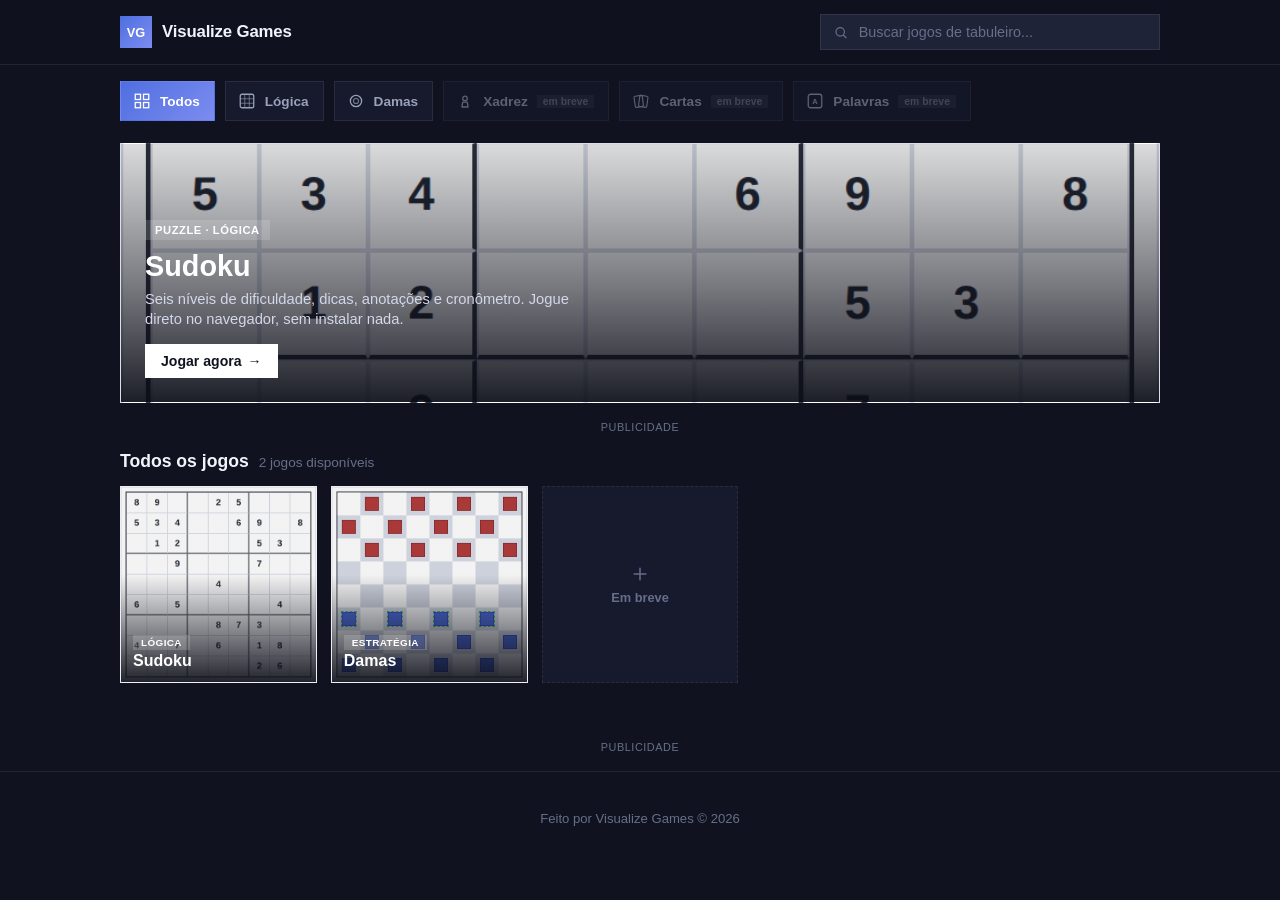
==== commit 6fdc7f4b: "Add files via upload" ====
--- a/index.html
+++ b/index.html
@@ -27,7 +27,19 @@
 </header>
 
 <nav class="category-row" aria-label="Categorias">
-  <button class="chip active" data-category="logica" type="button">
+  <button class="chip active" data-category="all" type="button">
+    <span class="chip-icon">
+      <svg viewBox="0 0 24 24" width="18" height="18" fill="none" xmlns="http://www.w3.org/2000/svg">
+        <rect x="3" y="3" width="7" height="7" stroke="currentColor" stroke-width="1.7"/>
+        <rect x="14" y="3" width="7" height="7" stroke="currentColor" stroke-width="1.7"/>
+        <rect x="3" y="14" width="7" height="7" stroke="currentColor" stroke-width="1.7"/>
+        <rect x="14" y="14" width="7" height="7" stroke="currentColor" stroke-width="1.7"/>
+      </svg>
+    </span>
+    <span>Todos</span>
+  </button>
+
+  <button class="chip" data-category="logica" type="button">
     <span class="chip-icon">
       <svg viewBox="0 0 24 24" width="18" height="18" fill="none" xmlns="http://www.w3.org/2000/svg">
         <rect x="3" y="3" width="18" height="18" rx="2.5" stroke="currentColor" stroke-width="1.7"/>
@@ -35,6 +47,16 @@
       </svg>
     </span>
     <span>Lógica</span>
+  </button>
+
+  <button class="chip" data-category="damas" type="button">
+    <span class="chip-icon">
+      <svg viewBox="0 0 24 24" width="18" height="18" fill="none" xmlns="http://www.w3.org/2000/svg">
+        <circle cx="12" cy="12" r="7.5" stroke="currentColor" stroke-width="1.7"/>
+        <circle cx="12" cy="12" r="3.4" stroke="currentColor" stroke-width="1.4" opacity="0.7"/>
+      </svg>
+    </span>
+    <span>Damas</span>
   </button>
 
   <span class="chip disabled" title="Em breve">
@@ -45,17 +67,6 @@
       </svg>
     </span>
     <span>Xadrez</span>
-    <em>em breve</em>
-  </span>
-
-  <span class="chip disabled" title="Em breve">
-    <span class="chip-icon">
-      <svg viewBox="0 0 24 24" width="18" height="18" fill="none" xmlns="http://www.w3.org/2000/svg">
-        <circle cx="12" cy="12" r="7.5" stroke="currentColor" stroke-width="1.7"/>
-        <circle cx="12" cy="12" r="3.4" stroke="currentColor" stroke-width="1.4" opacity="0.7"/>
-      </svg>
-    </span>
-    <span>Damas</span>
     <em>em breve</em>
   </span>
 
@@ -113,14 +124,12 @@
         </div>
       </a>
 
-      <div class="game-card placeholder">
-        <div class="placeholder-inner">
-          <svg viewBox="0 0 24 24" width="20" height="20" fill="none" xmlns="http://www.w3.org/2000/svg">
-            <path d="M12 5v14M5 12h14" stroke="currentColor" stroke-width="1.8" stroke-linecap="round"/>
-          </svg>
-          <span>Em breve</span>
+      <a class="game-card" data-name="damas" data-category="damas" href="games/damas/index.html" style="background-image:url('assets/images/damas-board.png')">
+        <div class="game-card-overlay">
+          <span class="game-tag">Estratégia</span>
+          <h3>Damas</h3>
         </div>
-      </div>
+      </a>
 
       <div class="game-card placeholder">
         <div class="placeholder-inner">
@@ -133,7 +142,7 @@
     </div>
 
     <p class="empty-state" id="empty-state" hidden>
-      Nenhum jogo encontrado. Já temos <strong>Sudoku</strong> disponível — mais jogos de tabuleiro chegando em breve.
+      Nenhum jogo encontrado. Já temos <strong>Sudoku</strong> e <strong>Damas</strong> disponíveis — mais jogos de tabuleiro chegando em breve.
     </p>
   </section>
 </main>
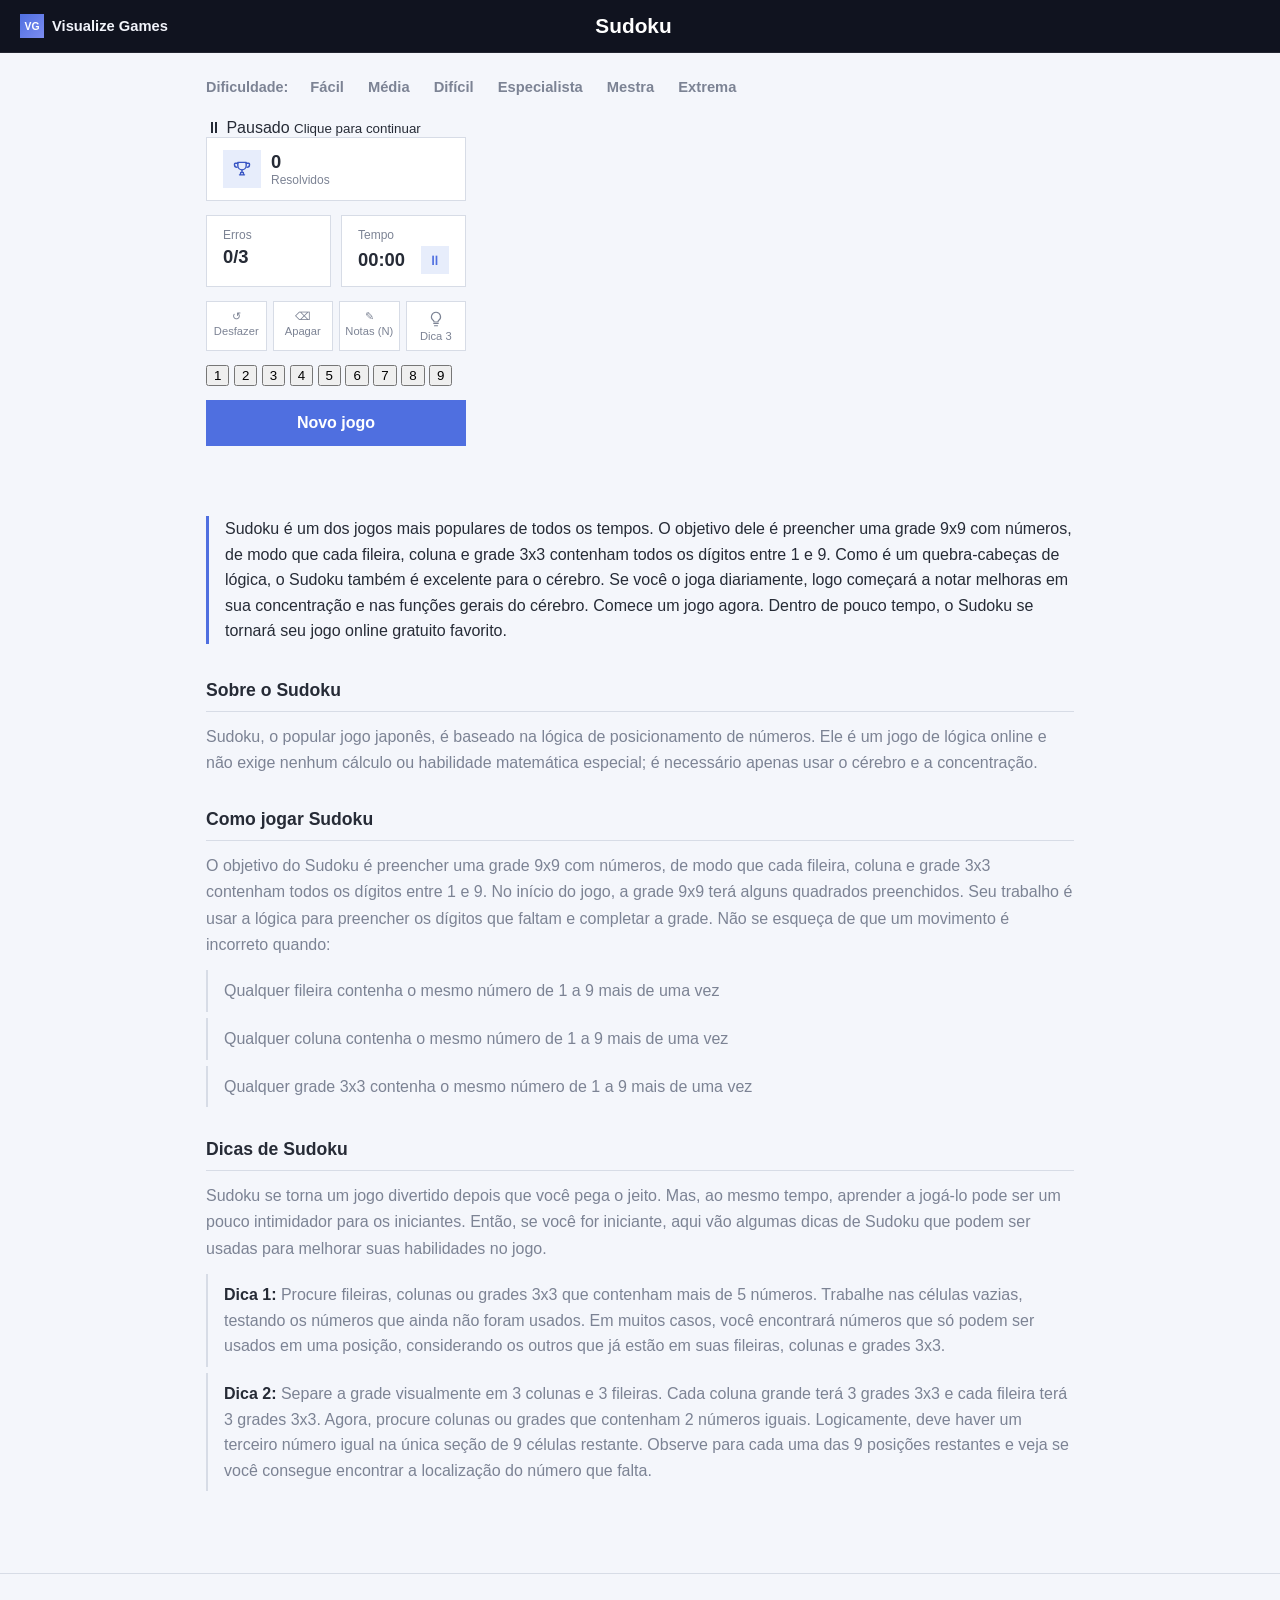
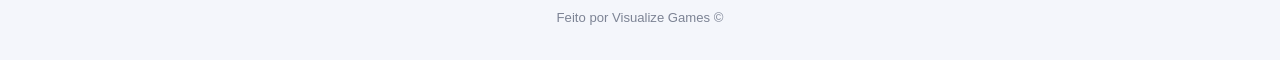
==== commit 736d65b6: "Add files via upload" ====
--- a/index.html
+++ b/index.html
@@ -3,159 +3,162 @@
 <head>
 <meta charset="UTF-8" />
 <meta name="viewport" content="width=device-width, initial-scale=1.0" />
-<title>Visualize Games — Jogos de tabuleiro grátis</title>
-<meta name="description" content="Visualize Games — jogos de tabuleiro gratuitos para jogar direto no navegador, sem instalar nada." />
+<title>Sudoku | Visualize Games</title>
+<meta name="description" content="Jogue Sudoku grátis online — seis níveis de dificuldade, dicas, anotações e cronômetro." />
 <link rel="icon" href="data:image/svg+xml,<svg xmlns=%22http://www.w3.org/2000/svg%22 viewBox=%220 0 32 32%22><rect width=%2232%22 height=%2232%22 fill=%22%234f6fe0%22/><text x=%2216%22 y=%2222%22 font-family=%22Arial%22 font-weight=%22700%22 font-size=%2214%22 fill=%22white%22 text-anchor=%22middle%22>VG</text></svg>" />
-<link rel="stylesheet" href="assets/main.css" />
+<link rel="stylesheet" href="../../assets/base.css" />
+<link rel="stylesheet" href="style.css" />
+<!-- Google AdSense -->
+<script async src="https://pagead2.googlesyndication.com/pagead/js/adsbygoogle.js?client=ca-pub-7370452660840754"
+     crossorigin="anonymous"></script>
 </head>
 <body>
-
-<header class="site-header">
-  <div class="header-inner">
-    <a class="brand" href="index.html">
-      <span class="brand-mark">VG</span>
-      <span class="brand-name">Visualize Games</span>
-    </a>
-    <label class="search-wrap">
-      <svg viewBox="0 0 24 24" width="17" height="17" fill="none" xmlns="http://www.w3.org/2000/svg">
-        <circle cx="11" cy="11" r="6.5" stroke="currentColor" stroke-width="1.8"/>
-        <path d="m20 20-3.8-3.8" stroke="currentColor" stroke-width="1.8" stroke-linecap="round"/>
-      </svg>
-      <input id="search-input" type="search" placeholder="Buscar jogos de tabuleiro..." autocomplete="off" />
-    </label>
-  </div>
+<header class="topbar">
+  <a href="../../index.html" class="back-link">
+    <span class="back-mark">VG</span>
+    <span>Visualize Games</span>
+  </a>
+  <h1 class="game-title">Sudoku</h1>
+  <div class="topbar-spacer"></div>
 </header>
 
-<nav class="category-row" aria-label="Categorias">
-  <button class="chip active" data-category="all" type="button">
-    <span class="chip-icon">
-      <svg viewBox="0 0 24 24" width="18" height="18" fill="none" xmlns="http://www.w3.org/2000/svg">
-        <rect x="3" y="3" width="7" height="7" stroke="currentColor" stroke-width="1.7"/>
-        <rect x="14" y="3" width="7" height="7" stroke="currentColor" stroke-width="1.7"/>
-        <rect x="3" y="14" width="7" height="7" stroke="currentColor" stroke-width="1.7"/>
-        <rect x="14" y="14" width="7" height="7" stroke="currentColor" stroke-width="1.7"/>
-      </svg>
-    </span>
-    <span>Todos</span>
-  </button>
+<!-- Reserve de anúncio (topo) — ver README para ativar o Google AdSense -->
+<div class="ad-slot ad-slot-top" aria-hidden="true"><!-- AD_SLOT_TOP --></div>
 
-  <button class="chip" data-category="logica" type="button">
-    <span class="chip-icon">
-      <svg viewBox="0 0 24 24" width="18" height="18" fill="none" xmlns="http://www.w3.org/2000/svg">
-        <rect x="3" y="3" width="18" height="18" rx="2.5" stroke="currentColor" stroke-width="1.7"/>
-        <path d="M9 3v18M15 3v18M3 9h18M3 15h18" stroke="currentColor" stroke-width="1.3" opacity="0.6"/>
-      </svg>
-    </span>
-    <span>Lógica</span>
-  </button>
-
-  <button class="chip" data-category="damas" type="button">
-    <span class="chip-icon">
-      <svg viewBox="0 0 24 24" width="18" height="18" fill="none" xmlns="http://www.w3.org/2000/svg">
-        <circle cx="12" cy="12" r="7.5" stroke="currentColor" stroke-width="1.7"/>
-        <circle cx="12" cy="12" r="3.4" stroke="currentColor" stroke-width="1.4" opacity="0.7"/>
-      </svg>
-    </span>
-    <span>Damas</span>
-  </button>
-
-  <span class="chip disabled" title="Em breve">
-    <span class="chip-icon">
-      <svg viewBox="0 0 24 24" width="18" height="18" fill="none" xmlns="http://www.w3.org/2000/svg">
-        <circle cx="12" cy="8.5" r="3" stroke="currentColor" stroke-width="1.7"/>
-        <path d="M9 20h6M8 20c0-3 1-5 1-6.5h6c0 1.5 1 3.5 1 6.5" stroke="currentColor" stroke-width="1.7" stroke-linecap="round" stroke-linejoin="round"/>
-      </svg>
-    </span>
-    <span>Xadrez</span>
-    <em>em breve</em>
-  </span>
-
-  <span class="chip disabled" title="Em breve">
-    <span class="chip-icon">
-      <svg viewBox="0 0 24 24" width="18" height="18" fill="none" xmlns="http://www.w3.org/2000/svg">
-        <rect x="3.5" y="5" width="11" height="15" rx="1.8" transform="rotate(-8 9 12.5)" stroke="currentColor" stroke-width="1.5"/>
-        <rect x="9.5" y="5" width="11" height="15" rx="1.8" transform="rotate(8 15 12.5)" stroke="currentColor" stroke-width="1.5"/>
-      </svg>
-    </span>
-    <span>Cartas</span>
-    <em>em breve</em>
-  </span>
-
-  <span class="chip disabled" title="Em breve">
-    <span class="chip-icon">
-      <svg viewBox="0 0 24 24" width="18" height="18" fill="none" xmlns="http://www.w3.org/2000/svg">
-        <rect x="3" y="3" width="18" height="18" rx="3" stroke="currentColor" stroke-width="1.7"/>
-        <text x="12" y="16.5" font-family="Arial" font-weight="700" font-size="10" fill="currentColor" text-anchor="middle">A</text>
-      </svg>
-    </span>
-    <span>Palavras</span>
-    <em>em breve</em>
-  </span>
-</nav>
-
-<main>
-  <section class="hero">
-    <a class="hero-card" href="games/sudoku/index.html" style="background-image:url('assets/images/sudoku-board.png')">
-      <div class="hero-overlay">
-        <span class="hero-tag">Puzzle · Lógica</span>
-        <h1>Sudoku</h1>
-        <p>Seis níveis de dificuldade, dicas, anotações e cronômetro. Jogue direto no navegador, sem instalar nada.</p>
-        <span class="hero-cta">Jogar agora <span aria-hidden="true">→</span></span>
-      </div>
-    </a>
-  </section>
-
-  <div class="ad-slot ad-slot-top" aria-hidden="true">
-    <span class="ad-label">Publicidade</span>
-    <!-- AD_SLOT_TOP — ver README para ativar o Google AdSense -->
+<main class="game-wrap">
+  <div class="difficulty-bar">
+    <span class="difficulty-label">Dificuldade:</span>
+    <div class="difficulty-tabs" id="difficulty-tabs">
+      <button class="diff-btn" data-difficulty="facil">Fácil</button>
+      <button class="diff-btn" data-difficulty="media">Média</button>
+      <button class="diff-btn" data-difficulty="dificil">Difícil</button>
+      <button class="diff-btn" data-difficulty="especialista">Especialista</button>
+      <button class="diff-btn" data-difficulty="mestra">Mestra</button>
+      <button class="diff-btn" data-difficulty="extrema">Extrema</button>
+    </div>
   </div>
 
-  <section class="game-section">
-    <div class="section-heading">
-      <h2>Todos os jogos</h2>
-      <span class="section-count" id="game-count"></span>
-    </div>
-
-    <div class="game-grid" id="game-grid">
-      <a class="game-card" data-name="sudoku" data-category="logica" href="games/sudoku/index.html" style="background-image:url('assets/images/sudoku-board.png')">
-        <div class="game-card-overlay">
-          <span class="game-tag">Lógica</span>
-          <h3>Sudoku</h3>
-        </div>
-      </a>
-
-      <a class="game-card" data-name="damas" data-category="damas" href="games/damas/index.html" style="background-image:url('assets/images/damas-board.png')">
-        <div class="game-card-overlay">
-          <span class="game-tag">Estratégia</span>
-          <h3>Damas</h3>
-        </div>
-      </a>
-
-      <div class="game-card placeholder">
-        <div class="placeholder-inner">
-          <svg viewBox="0 0 24 24" width="20" height="20" fill="none" xmlns="http://www.w3.org/2000/svg">
-            <path d="M12 5v14M5 12h14" stroke="currentColor" stroke-width="1.8" stroke-linecap="round"/>
-          </svg>
-          <span>Em breve</span>
-        </div>
+  <div class="board-area">
+    <div class="board-container">
+      <div class="board" id="board"></div>
+      <div class="pause-overlay" id="pause-overlay">
+        <span>⏸ Pausado</span>
+        <small>Clique para continuar</small>
       </div>
     </div>
 
-    <p class="empty-state" id="empty-state" hidden>
-      Nenhum jogo encontrado. Já temos <strong>Sudoku</strong> e <strong>Damas</strong> disponíveis — mais jogos de tabuleiro chegando em breve.
-    </p>
-  </section>
+    <aside class="sidebar">
+      <div class="stat-card">
+        <span class="stat-icon">
+          <svg viewBox="0 0 24 24" width="20" height="20" fill="none" xmlns="http://www.w3.org/2000/svg">
+            <path d="M7 4h10v4a5 5 0 0 1-5 5 5 5 0 0 1-5-5V4Z" stroke="currentColor" stroke-width="1.7" stroke-linejoin="round"/>
+            <path d="M7 5H4a1 1 0 0 0-1 1v1a3 3 0 0 0 3 3M17 5h3a1 1 0 0 1 1 1v1a3 3 0 0 1-3 3" stroke="currentColor" stroke-width="1.7" stroke-linecap="round"/>
+            <path d="M12 13v3m-3 3h6m-5 0 .5-3h3l.5 3" stroke="currentColor" stroke-width="1.7" stroke-linecap="round" stroke-linejoin="round"/>
+          </svg>
+        </span>
+        <div class="stat-info">
+          <span class="stat-value" id="resolved-count">0</span>
+          <span class="stat-label">Resolvidos</span>
+        </div>
+      </div>
+
+      <div class="stat-row">
+        <div class="stat-card small">
+          <span class="stat-label">Erros</span>
+          <span class="stat-value" id="errors-count">0/3</span>
+        </div>
+        <div class="stat-card small">
+          <span class="stat-label">Tempo</span>
+          <div class="timer-row">
+            <span class="stat-value" id="timer">00:00</span>
+            <button id="pause-btn" class="icon-btn" title="Pausar">⏸</button>
+          </div>
+        </div>
+      </div>
+
+      <div class="tool-row">
+        <button id="undo-btn" class="tool-btn" title="Desfazer">
+          <span class="tool-icon">↺</span>
+          <span class="tool-text">Desfazer</span>
+        </button>
+        <button id="erase-btn" class="tool-btn" title="Apagar">
+          <span class="tool-icon">⌫</span>
+          <span class="tool-text">Apagar</span>
+        </button>
+        <button id="notes-btn" class="tool-btn" title="Anotações (atalho: N)">
+          <span class="tool-icon">✎</span>
+          <span class="tool-text">Notas <em>(N)</em></span>
+        </button>
+        <button id="hint-btn" class="tool-btn" title="Dica">
+          <span class="tool-icon">
+            <svg viewBox="0 0 24 24" width="18" height="18" fill="none" xmlns="http://www.w3.org/2000/svg">
+              <path d="M9 18h6M10 21h4M12 3a6 6 0 0 0-3.5 10.9c.5.4.8 1 .8 1.6v.5h5.4v-.5c0-.6.3-1.2.8-1.6A6 6 0 0 0 12 3Z" stroke="currentColor" stroke-width="1.6" stroke-linecap="round" stroke-linejoin="round"/>
+            </svg>
+          </span>
+          <span class="tool-text">Dica <em id="hints-count">3</em></span>
+        </button>
+      </div>
+
+      <div class="number-pad" id="number-pad">
+        <button class="num-btn" data-number="1">1</button>
+        <button class="num-btn" data-number="2">2</button>
+        <button class="num-btn" data-number="3">3</button>
+        <button class="num-btn" data-number="4">4</button>
+        <button class="num-btn" data-number="5">5</button>
+        <button class="num-btn" data-number="6">6</button>
+        <button class="num-btn" data-number="7">7</button>
+        <button class="num-btn" data-number="8">8</button>
+        <button class="num-btn" data-number="9">9</button>
+      </div>
+
+      <button id="new-game-btn" class="primary-btn">Novo jogo</button>
+    </aside>
+  </div>
 </main>
 
-<div class="ad-slot ad-slot-bottom" aria-hidden="true">
-  <span class="ad-label">Publicidade</span>
-  <!-- AD_SLOT_BOTTOM -->
+<article class="game-info">
+  <p class="lead">Sudoku é um dos jogos mais populares de todos os tempos. O objetivo dele é preencher uma grade 9x9 com números, de modo que cada fileira, coluna e grade 3x3 contenham todos os dígitos entre 1 e 9. Como é um quebra-cabeças de lógica, o Sudoku também é excelente para o cérebro. Se você o joga diariamente, logo começará a notar melhoras em sua concentração e nas funções gerais do cérebro. Comece um jogo agora. Dentro de pouco tempo, o Sudoku se tornará seu jogo online gratuito favorito.</p>
+
+  <section>
+    <h2>Sobre o Sudoku</h2>
+    <p>Sudoku, o popular jogo japonês, é baseado na lógica de posicionamento de números. Ele é um jogo de lógica online e não exige nenhum cálculo ou habilidade matemática especial; é necessário apenas usar o cérebro e a concentração.</p>
+  </section>
+
+  <section>
+    <h2>Como jogar Sudoku</h2>
+    <p>O objetivo do Sudoku é preencher uma grade 9x9 com números, de modo que cada fileira, coluna e grade 3x3 contenham todos os dígitos entre 1 e 9. No início do jogo, a grade 9x9 terá alguns quadrados preenchidos. Seu trabalho é usar a lógica para preencher os dígitos que faltam e completar a grade. Não se esqueça de que um movimento é incorreto quando:</p>
+    <ul>
+      <li>Qualquer fileira contenha o mesmo número de 1 a 9 mais de uma vez</li>
+      <li>Qualquer coluna contenha o mesmo número de 1 a 9 mais de uma vez</li>
+      <li>Qualquer grade 3x3 contenha o mesmo número de 1 a 9 mais de uma vez</li>
+    </ul>
+  </section>
+
+  <section>
+    <h2>Dicas de Sudoku</h2>
+    <p>Sudoku se torna um jogo divertido depois que você pega o jeito. Mas, ao mesmo tempo, aprender a jogá-lo pode ser um pouco intimidador para os iniciantes. Então, se você for iniciante, aqui vão algumas dicas de Sudoku que podem ser usadas para melhorar suas habilidades no jogo.</p>
+    <ul>
+      <li><strong>Dica 1:</strong> Procure fileiras, colunas ou grades 3x3 que contenham mais de 5 números. Trabalhe nas células vazias, testando os números que ainda não foram usados. Em muitos casos, você encontrará números que só podem ser usados em uma posição, considerando os outros que já estão em suas fileiras, colunas e grades 3x3.</li>
+      <li><strong>Dica 2:</strong> Separe a grade visualmente em 3 colunas e 3 fileiras. Cada coluna grande terá 3 grades 3x3 e cada fileira terá 3 grades 3x3. Agora, procure colunas ou grades que contenham 2 números iguais. Logicamente, deve haver um terceiro número igual na única seção de 9 células restante. Observe para cada uma das 9 posições restantes e veja se você consegue encontrar a localização do número que falta.</li>
+    </ul>
+  </section>
+</article>
+
+<!-- Reserve de anúncio (rodapé) -->
+<div class="ad-slot ad-slot-bottom" aria-hidden="true"><!-- AD_SLOT_BOTTOM --></div>
+
+<footer class="game-footer">
+  <p>Feito por Visualize Games &copy; <span id="footer-year"></span></p>
+</footer>
+
+<div class="overlay" id="overlay">
+  <div class="overlay-card">
+    <h2 id="overlay-title"></h2>
+    <p id="overlay-text"></p>
+    <div id="overlay-actions" class="overlay-actions"></div>
+  </div>
 </div>
 
-<footer class="hub-footer">
-  <p>Feito por Visualize Games &copy; <span id="year"></span></p>
-</footer>
-
-<script src="assets/main.js"></script>
+<script src="script.js"></script>
 </body>
 </html>
--- a/assets/base.css
+++ b/assets/base.css
@@ -0,0 +1,351 @@
+/* ============================================================
+   BASE COMPARTILHADA — usada por todas as páginas de jogo do site
+   (topbar, abas de dificuldade, cards de estatística, botões,
+   modal de fim de jogo, bloco de conteúdo). Cada jogo tem seu
+   próprio style.css só com o que é específico do tabuleiro dele.
+   Tudo aqui segue o padrão visual do site: quadrado, sem sombra.
+   ============================================================ */
+
+:root {
+  --blue: #4f6fe0;
+  --blue-dark: #3a56c4;
+  --bg: #f4f6fb;
+  --card: #ffffff;
+  --line-strong: #2b2f3a;
+  --line-soft: #d7dce6;
+  --text: #262b36;
+  --text-soft: #7c8394;
+  --related: #e7edfb;
+  --same-value: #d3e0ff;
+  --wrong: #ff5a5f;
+  --given: #202531;
+  --success: #33b673;
+}
+
+* { box-sizing: border-box; }
+
+body {
+  margin: 0;
+  font-family: "Segoe UI", Roboto, "Helvetica Neue", Arial, sans-serif;
+  background: var(--bg);
+  color: var(--text);
+  min-height: 100vh;
+}
+
+/* ---------- Topbar ---------- */
+
+.topbar {
+  display: flex;
+  align-items: center;
+  justify-content: center;
+  gap: 12px;
+  padding: 14px 20px;
+  background: #10131f;
+  border-bottom: 1px solid rgba(255, 255, 255, 0.08);
+  position: relative;
+}
+
+.game-title { margin: 0; font-size: 1.3rem; color: #fff; }
+.topbar-spacer { width: 1px; }
+
+.back-link {
+  position: absolute;
+  left: 20px;
+  display: inline-flex;
+  align-items: center;
+  gap: 8px;
+  color: #f2f4fb;
+  text-decoration: none;
+  font-weight: 700;
+  font-size: 0.92rem;
+}
+
+.back-mark {
+  width: 24px;
+  height: 24px;
+  border-radius: 0;
+  background: linear-gradient(135deg, var(--blue) 0%, #7c8cf0 100%);
+  color: #fff;
+  font-size: 0.65rem;
+  font-weight: 800;
+  display: flex;
+  align-items: center;
+  justify-content: center;
+  flex-shrink: 0;
+}
+
+/* ---------- Ads ---------- */
+
+.ad-slot {
+  max-width: 728px;
+  min-height: 0;
+  margin: 0 auto;
+}
+.ad-slot:empty { display: none; }
+
+/* ---------- Layout comum ---------- */
+
+.game-wrap {
+  max-width: 900px;
+  margin: 0 auto;
+  padding: 20px 16px 60px;
+}
+
+/* ---------- Abas de dificuldade / opções ---------- */
+
+.difficulty-bar {
+  display: flex;
+  align-items: center;
+  gap: 12px;
+  flex-wrap: wrap;
+  margin-bottom: 18px;
+}
+
+.difficulty-label {
+  color: var(--text-soft);
+  font-weight: 600;
+  font-size: 0.9rem;
+}
+
+.difficulty-tabs {
+  display: flex;
+  gap: 4px;
+  flex-wrap: wrap;
+}
+
+.diff-btn {
+  border: none;
+  background: transparent;
+  color: var(--text-soft);
+  font-size: 0.92rem;
+  font-weight: 600;
+  padding: 6px 10px;
+  border-radius: 0;
+  cursor: pointer;
+  transition: background-color 0.15s ease, color 0.15s ease;
+  font-family: inherit;
+}
+.diff-btn:hover { background: var(--related); color: var(--text); }
+.diff-btn.active {
+  color: var(--blue);
+  background: var(--related);
+}
+
+/* ---------- Sidebar / painel lateral ---------- */
+
+.sidebar {
+  width: 260px;
+  display: flex;
+  flex-direction: column;
+  gap: 14px;
+}
+
+.stat-card {
+  background: var(--card);
+  border: 1px solid var(--line-soft);
+  border-radius: 0;
+  padding: 12px 16px;
+  display: flex;
+  align-items: center;
+  gap: 10px;
+}
+
+.stat-icon {
+  width: 38px;
+  height: 38px;
+  border-radius: 0;
+  background: var(--related);
+  color: var(--blue-dark);
+  display: flex;
+  align-items: center;
+  justify-content: center;
+  flex-shrink: 0;
+}
+
+.stat-info { display: flex; flex-direction: column; }
+
+.stat-value { font-size: 1.15rem; font-weight: 700; }
+.stat-value.danger { color: var(--wrong); }
+
+.stat-label { font-size: 0.75rem; color: var(--text-soft); }
+
+.stat-row { display: flex; gap: 10px; }
+.stat-card.small { flex: 1; flex-direction: column; align-items: flex-start; gap: 4px; }
+
+.timer-row {
+  display: flex;
+  align-items: center;
+  gap: 8px;
+  width: 100%;
+  justify-content: space-between;
+}
+
+.icon-btn {
+  border: none;
+  background: var(--related);
+  color: var(--blue);
+  width: 28px;
+  height: 28px;
+  border-radius: 0;
+  cursor: pointer;
+  font-size: 0.85rem;
+  display: flex;
+  align-items: center;
+  justify-content: center;
+}
+.icon-btn:hover { background: var(--same-value); }
+
+.tool-row {
+  display: grid;
+  grid-template-columns: repeat(4, 1fr);
+  gap: 6px;
+}
+
+.tool-btn {
+  background: var(--card);
+  border: 1px solid var(--line-soft);
+  border-radius: 0;
+  padding: 8px 4px;
+  cursor: pointer;
+  display: flex;
+  flex-direction: column;
+  align-items: center;
+  gap: 2px;
+  font-size: 0.7rem;
+  color: var(--text-soft);
+  font-family: inherit;
+}
+.tool-btn:hover { background: var(--related); }
+.tool-btn.active { background: var(--blue); color: #fff; border-color: var(--blue); }
+.tool-btn .tool-icon { display: flex; align-items: center; justify-content: center; }
+.tool-btn.active .tool-icon svg { color: #fff; }
+.tool-btn:disabled { opacity: 0.4; cursor: not-allowed; }
+.tool-btn em { font-style: normal; }
+
+.primary-btn {
+  background: var(--blue);
+  color: #fff;
+  border: none;
+  border-radius: 0;
+  padding: 14px;
+  font-size: 1rem;
+  font-weight: 700;
+  cursor: pointer;
+  font-family: inherit;
+}
+.primary-btn:hover { background: var(--blue-dark); }
+.primary-btn:disabled { opacity: 0.6; cursor: default; }
+
+.secondary-btn {
+  background: var(--card);
+  color: var(--text);
+  border: 1px solid var(--line-soft);
+  border-radius: 0;
+  padding: 14px;
+  font-size: 1rem;
+  font-weight: 700;
+  cursor: pointer;
+  font-family: inherit;
+}
+.secondary-btn:hover { background: var(--related); }
+
+/* ---------- Overlay de fim de jogo ---------- */
+
+.overlay {
+  position: fixed;
+  inset: 0;
+  background: rgba(20, 24, 38, 0.55);
+  display: none;
+  align-items: center;
+  justify-content: center;
+  padding: 20px;
+  z-index: 50;
+}
+.overlay.visible { display: flex; }
+
+.overlay-card {
+  background: var(--card);
+  border: 1px solid var(--line-strong);
+  border-radius: 0;
+  padding: 28px 24px;
+  max-width: 340px;
+  width: 100%;
+  text-align: center;
+}
+.overlay-card h2 { margin: 0 0 10px; }
+.overlay-card p { color: var(--text-soft); margin: 0 0 20px; }
+
+.overlay-actions { display: flex; flex-direction: column; gap: 8px; }
+.overlay-btn {
+  background: var(--blue);
+  color: #fff;
+  border: none;
+  border-radius: 0;
+  padding: 12px;
+  font-size: 0.95rem;
+  font-weight: 600;
+  cursor: pointer;
+  font-family: inherit;
+}
+.overlay-btn:hover { background: var(--blue-dark); }
+
+/* ---------- Conteúdo (texto sobre o jogo) ---------- */
+
+.game-info {
+  max-width: 900px;
+  margin: 10px auto 0;
+  padding: 0 16px 50px;
+  color: var(--text);
+}
+
+.game-info .lead {
+  font-size: 1rem;
+  line-height: 1.6;
+  color: var(--text);
+  border-left: 3px solid var(--blue);
+  padding-left: 16px;
+  margin: 0 0 36px;
+}
+
+.game-info h2 {
+  font-size: 1.1rem;
+  margin: 0 0 12px;
+  padding-bottom: 10px;
+  border-bottom: 1px solid var(--line-soft);
+}
+
+.game-info section { margin-bottom: 32px; }
+
+.game-info p {
+  line-height: 1.65;
+  color: var(--text-soft);
+  margin: 0 0 12px;
+}
+
+.game-info ul {
+  margin: 0;
+  padding-left: 0;
+  list-style: none;
+}
+
+.game-info li {
+  line-height: 1.6;
+  color: var(--text-soft);
+  padding: 8px 0 8px 16px;
+  border-left: 2px solid var(--line-soft);
+  margin-bottom: 6px;
+}
+
+.game-info li strong { color: var(--text); }
+
+.game-footer {
+  text-align: center;
+  padding: 22px 20px;
+  color: var(--text-soft);
+  font-size: 0.82rem;
+  border-top: 1px solid var(--line-soft);
+}
+
+@media (max-width: 560px) {
+  .sidebar { width: 100%; max-width: 380px; }
+}
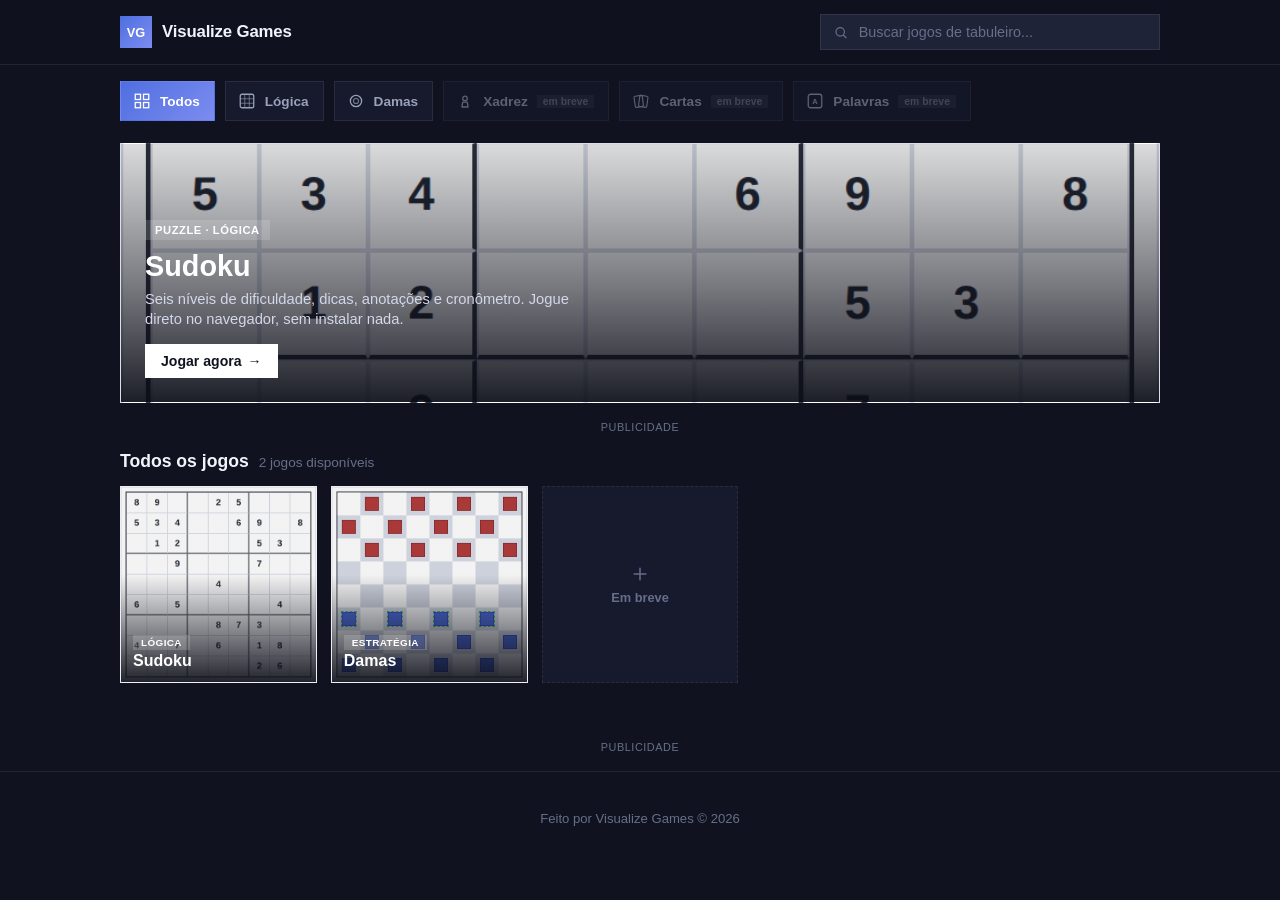
==== commit 046ffa3f: "Add files via upload" ====
--- a/index.html
+++ b/index.html
@@ -3,162 +3,162 @@
 <head>
 <meta charset="UTF-8" />
 <meta name="viewport" content="width=device-width, initial-scale=1.0" />
-<title>Sudoku | Visualize Games</title>
-<meta name="description" content="Jogue Sudoku grátis online — seis níveis de dificuldade, dicas, anotações e cronômetro." />
+<title>Visualize Games — Jogos de tabuleiro grátis</title>
+<meta name="description" content="Visualize Games — jogos de tabuleiro gratuitos para jogar direto no navegador, sem instalar nada." />
 <link rel="icon" href="data:image/svg+xml,<svg xmlns=%22http://www.w3.org/2000/svg%22 viewBox=%220 0 32 32%22><rect width=%2232%22 height=%2232%22 fill=%22%234f6fe0%22/><text x=%2216%22 y=%2222%22 font-family=%22Arial%22 font-weight=%22700%22 font-size=%2214%22 fill=%22white%22 text-anchor=%22middle%22>VG</text></svg>" />
-<link rel="stylesheet" href="../../assets/base.css" />
-<link rel="stylesheet" href="style.css" />
+<link rel="stylesheet" href="assets/main.css" />
 <!-- Google AdSense -->
 <script async src="https://pagead2.googlesyndication.com/pagead/js/adsbygoogle.js?client=ca-pub-7370452660840754"
      crossorigin="anonymous"></script>
 </head>
 <body>
-<header class="topbar">
-  <a href="../../index.html" class="back-link">
-    <span class="back-mark">VG</span>
-    <span>Visualize Games</span>
-  </a>
-  <h1 class="game-title">Sudoku</h1>
-  <div class="topbar-spacer"></div>
+
+<header class="site-header">
+  <div class="header-inner">
+    <a class="brand" href="index.html">
+      <span class="brand-mark">VG</span>
+      <span class="brand-name">Visualize Games</span>
+    </a>
+    <label class="search-wrap">
+      <svg viewBox="0 0 24 24" width="17" height="17" fill="none" xmlns="http://www.w3.org/2000/svg">
+        <circle cx="11" cy="11" r="6.5" stroke="currentColor" stroke-width="1.8"/>
+        <path d="m20 20-3.8-3.8" stroke="currentColor" stroke-width="1.8" stroke-linecap="round"/>
+      </svg>
+      <input id="search-input" type="search" placeholder="Buscar jogos de tabuleiro..." autocomplete="off" />
+    </label>
+  </div>
 </header>
 
-<!-- Reserve de anúncio (topo) — ver README para ativar o Google AdSense -->
-<div class="ad-slot ad-slot-top" aria-hidden="true"><!-- AD_SLOT_TOP --></div>
+<nav class="category-row" aria-label="Categorias">
+  <button class="chip active" data-category="all" type="button">
+    <span class="chip-icon">
+      <svg viewBox="0 0 24 24" width="18" height="18" fill="none" xmlns="http://www.w3.org/2000/svg">
+        <rect x="3" y="3" width="7" height="7" stroke="currentColor" stroke-width="1.7"/>
+        <rect x="14" y="3" width="7" height="7" stroke="currentColor" stroke-width="1.7"/>
+        <rect x="3" y="14" width="7" height="7" stroke="currentColor" stroke-width="1.7"/>
+        <rect x="14" y="14" width="7" height="7" stroke="currentColor" stroke-width="1.7"/>
+      </svg>
+    </span>
+    <span>Todos</span>
+  </button>
 
-<main class="game-wrap">
-  <div class="difficulty-bar">
-    <span class="difficulty-label">Dificuldade:</span>
-    <div class="difficulty-tabs" id="difficulty-tabs">
-      <button class="diff-btn" data-difficulty="facil">Fácil</button>
-      <button class="diff-btn" data-difficulty="media">Média</button>
-      <button class="diff-btn" data-difficulty="dificil">Difícil</button>
-      <button class="diff-btn" data-difficulty="especialista">Especialista</button>
-      <button class="diff-btn" data-difficulty="mestra">Mestra</button>
-      <button class="diff-btn" data-difficulty="extrema">Extrema</button>
-    </div>
+  <button class="chip" data-category="logica" type="button">
+    <span class="chip-icon">
+      <svg viewBox="0 0 24 24" width="18" height="18" fill="none" xmlns="http://www.w3.org/2000/svg">
+        <rect x="3" y="3" width="18" height="18" rx="2.5" stroke="currentColor" stroke-width="1.7"/>
+        <path d="M9 3v18M15 3v18M3 9h18M3 15h18" stroke="currentColor" stroke-width="1.3" opacity="0.6"/>
+      </svg>
+    </span>
+    <span>Lógica</span>
+  </button>
+
+  <button class="chip" data-category="damas" type="button">
+    <span class="chip-icon">
+      <svg viewBox="0 0 24 24" width="18" height="18" fill="none" xmlns="http://www.w3.org/2000/svg">
+        <circle cx="12" cy="12" r="7.5" stroke="currentColor" stroke-width="1.7"/>
+        <circle cx="12" cy="12" r="3.4" stroke="currentColor" stroke-width="1.4" opacity="0.7"/>
+      </svg>
+    </span>
+    <span>Damas</span>
+  </button>
+
+  <span class="chip disabled" title="Em breve">
+    <span class="chip-icon">
+      <svg viewBox="0 0 24 24" width="18" height="18" fill="none" xmlns="http://www.w3.org/2000/svg">
+        <circle cx="12" cy="8.5" r="3" stroke="currentColor" stroke-width="1.7"/>
+        <path d="M9 20h6M8 20c0-3 1-5 1-6.5h6c0 1.5 1 3.5 1 6.5" stroke="currentColor" stroke-width="1.7" stroke-linecap="round" stroke-linejoin="round"/>
+      </svg>
+    </span>
+    <span>Xadrez</span>
+    <em>em breve</em>
+  </span>
+
+  <span class="chip disabled" title="Em breve">
+    <span class="chip-icon">
+      <svg viewBox="0 0 24 24" width="18" height="18" fill="none" xmlns="http://www.w3.org/2000/svg">
+        <rect x="3.5" y="5" width="11" height="15" rx="1.8" transform="rotate(-8 9 12.5)" stroke="currentColor" stroke-width="1.5"/>
+        <rect x="9.5" y="5" width="11" height="15" rx="1.8" transform="rotate(8 15 12.5)" stroke="currentColor" stroke-width="1.5"/>
+      </svg>
+    </span>
+    <span>Cartas</span>
+    <em>em breve</em>
+  </span>
+
+  <span class="chip disabled" title="Em breve">
+    <span class="chip-icon">
+      <svg viewBox="0 0 24 24" width="18" height="18" fill="none" xmlns="http://www.w3.org/2000/svg">
+        <rect x="3" y="3" width="18" height="18" rx="3" stroke="currentColor" stroke-width="1.7"/>
+        <text x="12" y="16.5" font-family="Arial" font-weight="700" font-size="10" fill="currentColor" text-anchor="middle">A</text>
+      </svg>
+    </span>
+    <span>Palavras</span>
+    <em>em breve</em>
+  </span>
+</nav>
+
+<main>
+  <section class="hero">
+    <a class="hero-card" href="games/sudoku/index.html" style="background-image:url('assets/images/sudoku-board.png')">
+      <div class="hero-overlay">
+        <span class="hero-tag">Puzzle · Lógica</span>
+        <h1>Sudoku</h1>
+        <p>Seis níveis de dificuldade, dicas, anotações e cronômetro. Jogue direto no navegador, sem instalar nada.</p>
+        <span class="hero-cta">Jogar agora <span aria-hidden="true">→</span></span>
+      </div>
+    </a>
+  </section>
+
+  <div class="ad-slot ad-slot-top" aria-hidden="true">
+    <span class="ad-label">Publicidade</span>
+    <!-- AD_SLOT_TOP — ver README para ativar o Google AdSense -->
   </div>
 
-  <div class="board-area">
-    <div class="board-container">
-      <div class="board" id="board"></div>
-      <div class="pause-overlay" id="pause-overlay">
-        <span>⏸ Pausado</span>
-        <small>Clique para continuar</small>
+  <section class="game-section">
+    <div class="section-heading">
+      <h2>Todos os jogos</h2>
+      <span class="section-count" id="game-count"></span>
+    </div>
+
+    <div class="game-grid" id="game-grid">
+      <a class="game-card" data-name="sudoku" data-category="logica" href="games/sudoku/index.html" style="background-image:url('assets/images/sudoku-board.png')">
+        <div class="game-card-overlay">
+          <span class="game-tag">Lógica</span>
+          <h3>Sudoku</h3>
+        </div>
+      </a>
+
+      <a class="game-card" data-name="damas" data-category="damas" href="games/damas/index.html" style="background-image:url('assets/images/damas-board.png')">
+        <div class="game-card-overlay">
+          <span class="game-tag">Estratégia</span>
+          <h3>Damas</h3>
+        </div>
+      </a>
+
+      <div class="game-card placeholder">
+        <div class="placeholder-inner">
+          <svg viewBox="0 0 24 24" width="20" height="20" fill="none" xmlns="http://www.w3.org/2000/svg">
+            <path d="M12 5v14M5 12h14" stroke="currentColor" stroke-width="1.8" stroke-linecap="round"/>
+          </svg>
+          <span>Em breve</span>
+        </div>
       </div>
     </div>
 
-    <aside class="sidebar">
-      <div class="stat-card">
-        <span class="stat-icon">
-          <svg viewBox="0 0 24 24" width="20" height="20" fill="none" xmlns="http://www.w3.org/2000/svg">
-            <path d="M7 4h10v4a5 5 0 0 1-5 5 5 5 0 0 1-5-5V4Z" stroke="currentColor" stroke-width="1.7" stroke-linejoin="round"/>
-            <path d="M7 5H4a1 1 0 0 0-1 1v1a3 3 0 0 0 3 3M17 5h3a1 1 0 0 1 1 1v1a3 3 0 0 1-3 3" stroke="currentColor" stroke-width="1.7" stroke-linecap="round"/>
-            <path d="M12 13v3m-3 3h6m-5 0 .5-3h3l.5 3" stroke="currentColor" stroke-width="1.7" stroke-linecap="round" stroke-linejoin="round"/>
-          </svg>
-        </span>
-        <div class="stat-info">
-          <span class="stat-value" id="resolved-count">0</span>
-          <span class="stat-label">Resolvidos</span>
-        </div>
-      </div>
-
-      <div class="stat-row">
-        <div class="stat-card small">
-          <span class="stat-label">Erros</span>
-          <span class="stat-value" id="errors-count">0/3</span>
-        </div>
-        <div class="stat-card small">
-          <span class="stat-label">Tempo</span>
-          <div class="timer-row">
-            <span class="stat-value" id="timer">00:00</span>
-            <button id="pause-btn" class="icon-btn" title="Pausar">⏸</button>
-          </div>
-        </div>
-      </div>
-
-      <div class="tool-row">
-        <button id="undo-btn" class="tool-btn" title="Desfazer">
-          <span class="tool-icon">↺</span>
-          <span class="tool-text">Desfazer</span>
-        </button>
-        <button id="erase-btn" class="tool-btn" title="Apagar">
-          <span class="tool-icon">⌫</span>
-          <span class="tool-text">Apagar</span>
-        </button>
-        <button id="notes-btn" class="tool-btn" title="Anotações (atalho: N)">
-          <span class="tool-icon">✎</span>
-          <span class="tool-text">Notas <em>(N)</em></span>
-        </button>
-        <button id="hint-btn" class="tool-btn" title="Dica">
-          <span class="tool-icon">
-            <svg viewBox="0 0 24 24" width="18" height="18" fill="none" xmlns="http://www.w3.org/2000/svg">
-              <path d="M9 18h6M10 21h4M12 3a6 6 0 0 0-3.5 10.9c.5.4.8 1 .8 1.6v.5h5.4v-.5c0-.6.3-1.2.8-1.6A6 6 0 0 0 12 3Z" stroke="currentColor" stroke-width="1.6" stroke-linecap="round" stroke-linejoin="round"/>
-            </svg>
-          </span>
-          <span class="tool-text">Dica <em id="hints-count">3</em></span>
-        </button>
-      </div>
-
-      <div class="number-pad" id="number-pad">
-        <button class="num-btn" data-number="1">1</button>
-        <button class="num-btn" data-number="2">2</button>
-        <button class="num-btn" data-number="3">3</button>
-        <button class="num-btn" data-number="4">4</button>
-        <button class="num-btn" data-number="5">5</button>
-        <button class="num-btn" data-number="6">6</button>
-        <button class="num-btn" data-number="7">7</button>
-        <button class="num-btn" data-number="8">8</button>
-        <button class="num-btn" data-number="9">9</button>
-      </div>
-
-      <button id="new-game-btn" class="primary-btn">Novo jogo</button>
-    </aside>
-  </div>
+    <p class="empty-state" id="empty-state" hidden>
+      Nenhum jogo encontrado. Já temos <strong>Sudoku</strong> e <strong>Damas</strong> disponíveis — mais jogos de tabuleiro chegando em breve.
+    </p>
+  </section>
 </main>
 
-<article class="game-info">
-  <p class="lead">Sudoku é um dos jogos mais populares de todos os tempos. O objetivo dele é preencher uma grade 9x9 com números, de modo que cada fileira, coluna e grade 3x3 contenham todos os dígitos entre 1 e 9. Como é um quebra-cabeças de lógica, o Sudoku também é excelente para o cérebro. Se você o joga diariamente, logo começará a notar melhoras em sua concentração e nas funções gerais do cérebro. Comece um jogo agora. Dentro de pouco tempo, o Sudoku se tornará seu jogo online gratuito favorito.</p>
+<div class="ad-slot ad-slot-bottom" aria-hidden="true">
+  <span class="ad-label">Publicidade</span>
+  <!-- AD_SLOT_BOTTOM -->
+</div>
 
-  <section>
-    <h2>Sobre o Sudoku</h2>
-    <p>Sudoku, o popular jogo japonês, é baseado na lógica de posicionamento de números. Ele é um jogo de lógica online e não exige nenhum cálculo ou habilidade matemática especial; é necessário apenas usar o cérebro e a concentração.</p>
-  </section>
-
-  <section>
-    <h2>Como jogar Sudoku</h2>
-    <p>O objetivo do Sudoku é preencher uma grade 9x9 com números, de modo que cada fileira, coluna e grade 3x3 contenham todos os dígitos entre 1 e 9. No início do jogo, a grade 9x9 terá alguns quadrados preenchidos. Seu trabalho é usar a lógica para preencher os dígitos que faltam e completar a grade. Não se esqueça de que um movimento é incorreto quando:</p>
-    <ul>
-      <li>Qualquer fileira contenha o mesmo número de 1 a 9 mais de uma vez</li>
-      <li>Qualquer coluna contenha o mesmo número de 1 a 9 mais de uma vez</li>
-      <li>Qualquer grade 3x3 contenha o mesmo número de 1 a 9 mais de uma vez</li>
-    </ul>
-  </section>
-
-  <section>
-    <h2>Dicas de Sudoku</h2>
-    <p>Sudoku se torna um jogo divertido depois que você pega o jeito. Mas, ao mesmo tempo, aprender a jogá-lo pode ser um pouco intimidador para os iniciantes. Então, se você for iniciante, aqui vão algumas dicas de Sudoku que podem ser usadas para melhorar suas habilidades no jogo.</p>
-    <ul>
-      <li><strong>Dica 1:</strong> Procure fileiras, colunas ou grades 3x3 que contenham mais de 5 números. Trabalhe nas células vazias, testando os números que ainda não foram usados. Em muitos casos, você encontrará números que só podem ser usados em uma posição, considerando os outros que já estão em suas fileiras, colunas e grades 3x3.</li>
-      <li><strong>Dica 2:</strong> Separe a grade visualmente em 3 colunas e 3 fileiras. Cada coluna grande terá 3 grades 3x3 e cada fileira terá 3 grades 3x3. Agora, procure colunas ou grades que contenham 2 números iguais. Logicamente, deve haver um terceiro número igual na única seção de 9 células restante. Observe para cada uma das 9 posições restantes e veja se você consegue encontrar a localização do número que falta.</li>
-    </ul>
-  </section>
-</article>
-
-<!-- Reserve de anúncio (rodapé) -->
-<div class="ad-slot ad-slot-bottom" aria-hidden="true"><!-- AD_SLOT_BOTTOM --></div>
-
-<footer class="game-footer">
-  <p>Feito por Visualize Games &copy; <span id="footer-year"></span></p>
+<footer class="hub-footer">
+  <p>Feito por Visualize Games &copy; <span id="year"></span></p>
 </footer>
 
-<div class="overlay" id="overlay">
-  <div class="overlay-card">
-    <h2 id="overlay-title"></h2>
-    <p id="overlay-text"></p>
-    <div id="overlay-actions" class="overlay-actions"></div>
-  </div>
-</div>
-
-<script src="script.js"></script>
+<script src="assets/main.js"></script>
 </body>
 </html>
--- a/assets/main.css
+++ b/assets/main.css
@@ -0,0 +1,341 @@
+:root {
+  --bg: #10131f;
+  --surface: #161a2c;
+  --surface-2: #1e2338;
+  --border: rgba(255, 255, 255, 0.08);
+  --accent: #4f6fe0;
+  --accent-2: #7c8cf0;
+  --text: #f2f4fb;
+  --text-soft: #9aa1ba;
+  --text-mute: #666e8a;
+}
+
+* { box-sizing: border-box; }
+
+body {
+  margin: 0;
+  font-family: "Segoe UI", Roboto, "Helvetica Neue", Arial, sans-serif;
+  background: var(--bg);
+  color: var(--text);
+  min-height: 100vh;
+}
+
+a { color: inherit; }
+
+/* ---------- Header ---------- */
+
+.site-header {
+  position: sticky;
+  top: 0;
+  z-index: 20;
+  background: rgba(16, 19, 31, 0.92);
+  backdrop-filter: blur(10px);
+  border-bottom: 1px solid var(--border);
+}
+
+.header-inner {
+  max-width: 1080px;
+  margin: 0 auto;
+  padding: 14px 20px;
+  display: flex;
+  align-items: center;
+  justify-content: space-between;
+  gap: 20px;
+}
+
+.brand {
+  display: inline-flex;
+  align-items: center;
+  gap: 10px;
+  text-decoration: none;
+  flex-shrink: 0;
+}
+
+.brand-mark {
+  width: 32px;
+  height: 32px;
+  border-radius: 0;
+  background: linear-gradient(135deg, var(--accent) 0%, var(--accent-2) 100%);
+  display: flex;
+  align-items: center;
+  justify-content: center;
+  font-weight: 800;
+  font-size: 0.8rem;
+  color: #fff;
+}
+
+.brand-name {
+  font-size: 1.05rem;
+  font-weight: 700;
+  letter-spacing: -0.01em;
+}
+
+.search-wrap {
+  display: flex;
+  align-items: center;
+  gap: 8px;
+  background: var(--surface-2);
+  border: 1px solid var(--border);
+  border-radius: 0;
+  padding: 8px 12px;
+  color: var(--text-mute);
+  width: 100%;
+  max-width: 340px;
+}
+.search-wrap:focus-within {
+  border-color: var(--accent);
+  color: var(--accent-2);
+}
+
+.search-wrap input {
+  border: none;
+  background: transparent;
+  outline: none;
+  color: var(--text);
+  font-size: 0.9rem;
+  width: 100%;
+  font-family: inherit;
+}
+.search-wrap input::placeholder { color: var(--text-mute); }
+
+/* ---------- Category chips ---------- */
+
+.category-row {
+  max-width: 1080px;
+  margin: 0 auto;
+  padding: 16px 20px 4px;
+  display: flex;
+  gap: 10px;
+  overflow-x: auto;
+  scrollbar-width: none;
+}
+.category-row::-webkit-scrollbar { display: none; }
+
+.chip {
+  display: inline-flex;
+  align-items: center;
+  gap: 7px;
+  padding: 8px 14px 8px 10px;
+  border-radius: 0;
+  background: var(--surface);
+  border: 1px solid var(--border);
+  color: var(--text-soft);
+  font-size: 0.85rem;
+  font-weight: 600;
+  white-space: nowrap;
+  flex-shrink: 0;
+  cursor: pointer;
+  font-family: inherit;
+}
+
+.chip.active {
+  background: linear-gradient(135deg, var(--accent) 0%, var(--accent-2) 100%);
+  color: #fff;
+  border-color: transparent;
+}
+
+.chip.disabled {
+  cursor: default;
+  opacity: 0.55;
+}
+
+.chip .chip-icon {
+  width: 22px;
+  height: 22px;
+  display: flex;
+  align-items: center;
+  justify-content: center;
+}
+
+.chip em {
+  font-style: normal;
+  font-size: 0.65rem;
+  color: var(--text-mute);
+  background: rgba(255, 255, 255, 0.06);
+  padding: 1px 6px;
+  border-radius: 0;
+  margin-left: 2px;
+}
+
+/* ---------- Hero ---------- */
+
+main {
+  max-width: 1080px;
+  margin: 0 auto;
+  padding: 0 20px;
+}
+
+.hero { margin: 18px 0; }
+
+.hero-card {
+  position: relative;
+  display: block;
+  border-radius: 0;
+  overflow: hidden;
+  min-height: 260px;
+  background-size: cover;
+  background-position: center 18%;
+  background-color: var(--surface);
+  text-decoration: none;
+  border: 1px solid var(--border);
+}
+
+.hero-overlay {
+  position: absolute;
+  inset: 0;
+  background: linear-gradient(0deg, rgba(10, 12, 22, 0.92) 0%, rgba(10, 12, 22, 0.55) 45%, rgba(10, 12, 22, 0.15) 100%);
+  display: flex;
+  flex-direction: column;
+  justify-content: flex-end;
+  padding: 24px;
+  color: #fff;
+}
+
+.hero-tag {
+  align-self: flex-start;
+  font-size: 0.7rem;
+  font-weight: 700;
+  text-transform: uppercase;
+  letter-spacing: 0.05em;
+  background: rgba(255, 255, 255, 0.14);
+  padding: 4px 10px;
+  border-radius: 0;
+  margin-bottom: 10px;
+}
+
+.hero-overlay h1 { margin: 0 0 6px; font-size: 1.8rem; }
+.hero-overlay p { margin: 0 0 14px; color: #d3d7ea; max-width: 460px; font-size: 0.92rem; line-height: 1.4; }
+
+.hero-cta {
+  display: inline-flex;
+  align-items: center;
+  gap: 6px;
+  background: #fff;
+  color: var(--bg);
+  font-weight: 700;
+  font-size: 0.88rem;
+  padding: 9px 16px;
+  border-radius: 0;
+  width: fit-content;
+}
+
+/* ---------- Ad slots ---------- */
+
+.ad-slot {
+  max-width: 1080px;
+  margin: 18px auto;
+  text-align: center;
+}
+.ad-label {
+  display: block;
+  font-size: 0.68rem;
+  color: var(--text-mute);
+  text-transform: uppercase;
+  letter-spacing: 0.05em;
+  margin-bottom: 6px;
+}
+
+/* ---------- Game grid ---------- */
+
+.game-section { padding-bottom: 40px; }
+
+.section-heading {
+  display: flex;
+  align-items: baseline;
+  gap: 10px;
+  margin: 8px 0 14px;
+}
+.section-heading h2 { margin: 0; font-size: 1.1rem; }
+.section-count { color: var(--text-mute); font-size: 0.85rem; }
+
+.game-grid {
+  display: grid;
+  grid-template-columns: repeat(auto-fill, minmax(170px, 1fr));
+  gap: 14px;
+}
+
+.game-card {
+  position: relative;
+  aspect-ratio: 1 / 1;
+  border-radius: 0;
+  overflow: hidden;
+  background-size: cover;
+  background-position: center;
+  background-color: var(--surface);
+  text-decoration: none;
+  border: 1px solid var(--border);
+  transition: border-color 0.15s ease;
+}
+.game-card:not(.placeholder):hover {
+  border-color: var(--accent);
+}
+
+.game-card-overlay {
+  position: absolute;
+  inset: 0;
+  background: linear-gradient(0deg, rgba(10, 12, 22, 0.9) 0%, rgba(10, 12, 22, 0.05) 55%);
+  display: flex;
+  flex-direction: column;
+  justify-content: flex-end;
+  padding: 12px;
+  color: #fff;
+}
+.game-card-overlay h3 { margin: 2px 0 0; font-size: 1rem; }
+
+.game-tag {
+  align-self: flex-start;
+  font-size: 0.62rem;
+  font-weight: 700;
+  text-transform: uppercase;
+  letter-spacing: 0.04em;
+  background: rgba(255, 255, 255, 0.16);
+  padding: 2px 8px;
+  border-radius: 0;
+}
+
+.game-card.placeholder {
+  border-style: dashed;
+  border-color: var(--border);
+  display: flex;
+  align-items: center;
+  justify-content: center;
+  cursor: default;
+}
+
+.placeholder-inner {
+  display: flex;
+  flex-direction: column;
+  align-items: center;
+  gap: 6px;
+  color: var(--text-mute);
+  font-size: 0.8rem;
+  font-weight: 600;
+}
+
+.empty-state {
+  text-align: center;
+  color: var(--text-soft);
+  background: var(--surface);
+  border: 1px solid var(--border);
+  border-radius: 0;
+  padding: 24px;
+  font-size: 0.9rem;
+}
+.empty-state strong { color: var(--text); }
+
+/* ---------- Footer ---------- */
+
+.hub-footer {
+  text-align: center;
+  padding: 26px 20px 34px;
+  color: var(--text-mute);
+  font-size: 0.82rem;
+  border-top: 1px solid var(--border);
+  margin-top: 10px;
+}
+
+@media (max-width: 560px) {
+  .header-inner { flex-wrap: wrap; }
+  .brand-name { display: none; }
+  .hero-overlay h1 { font-size: 1.5rem; }
+}
